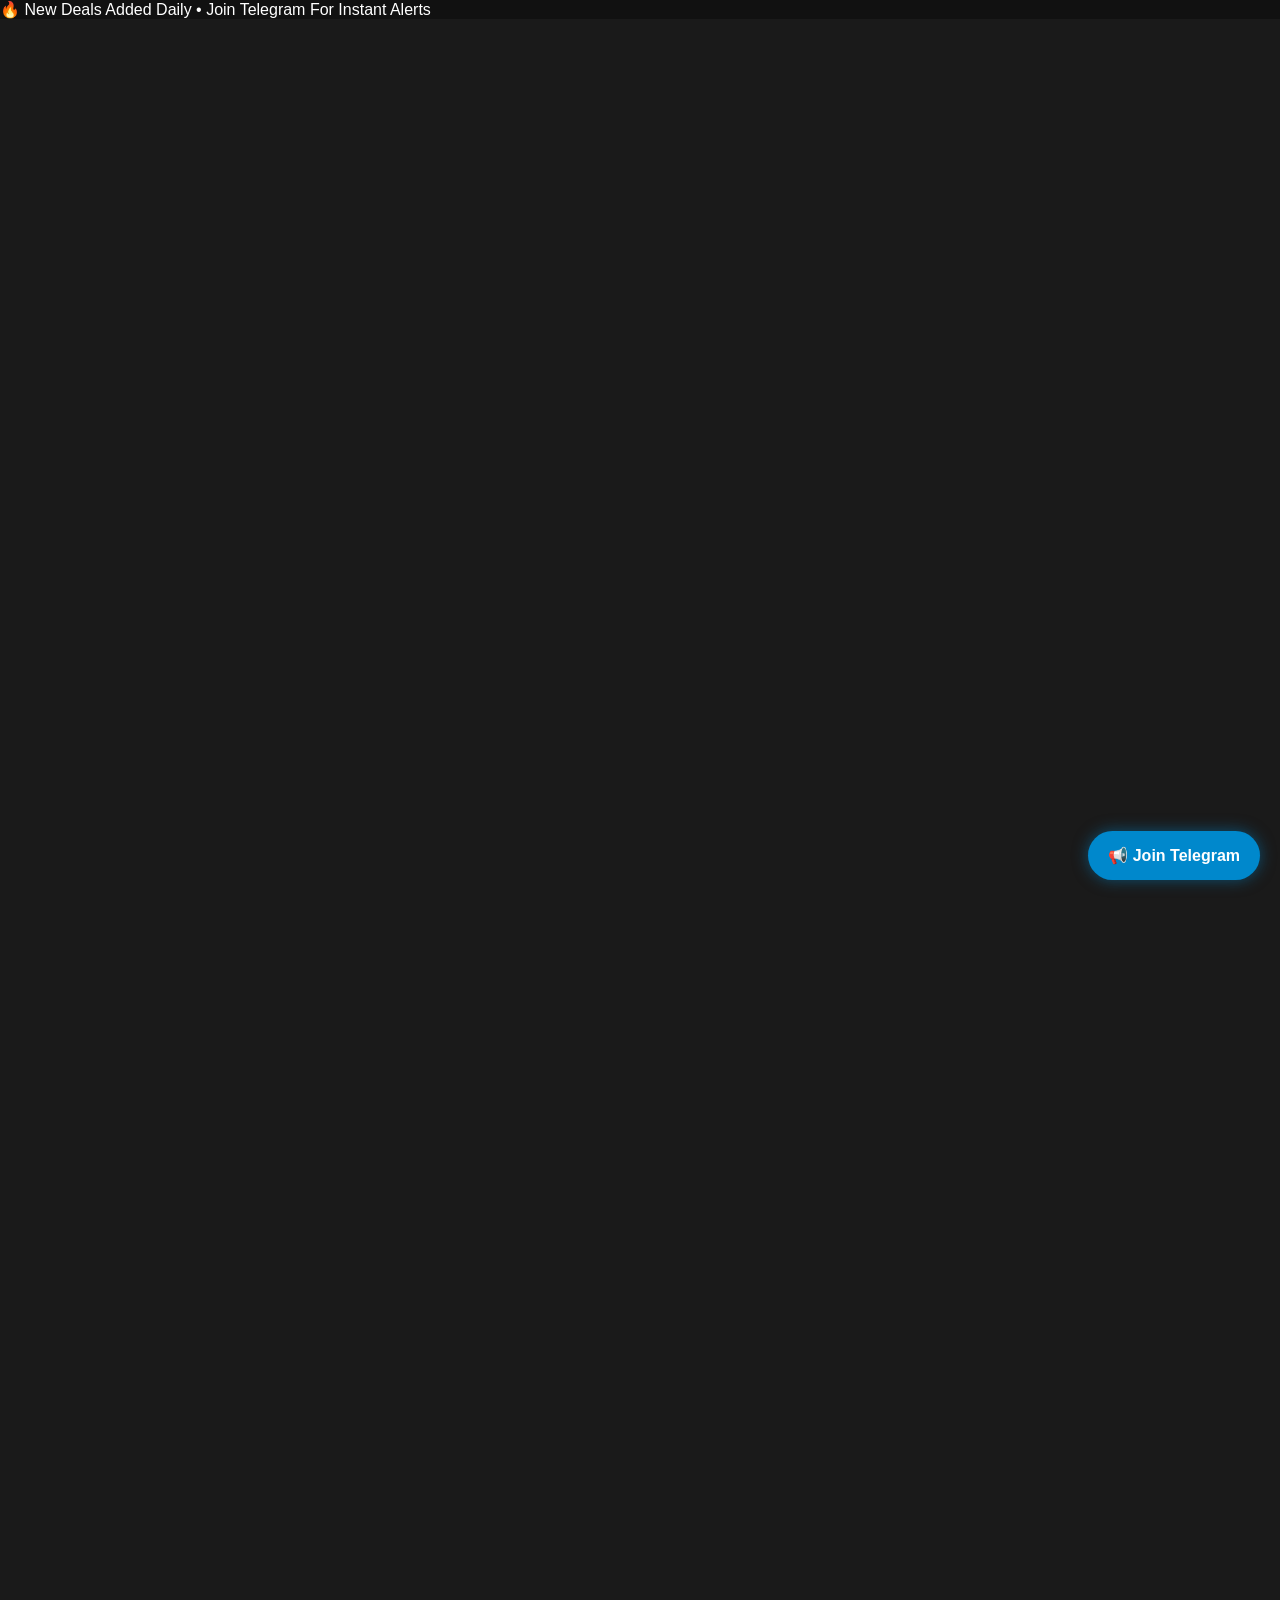
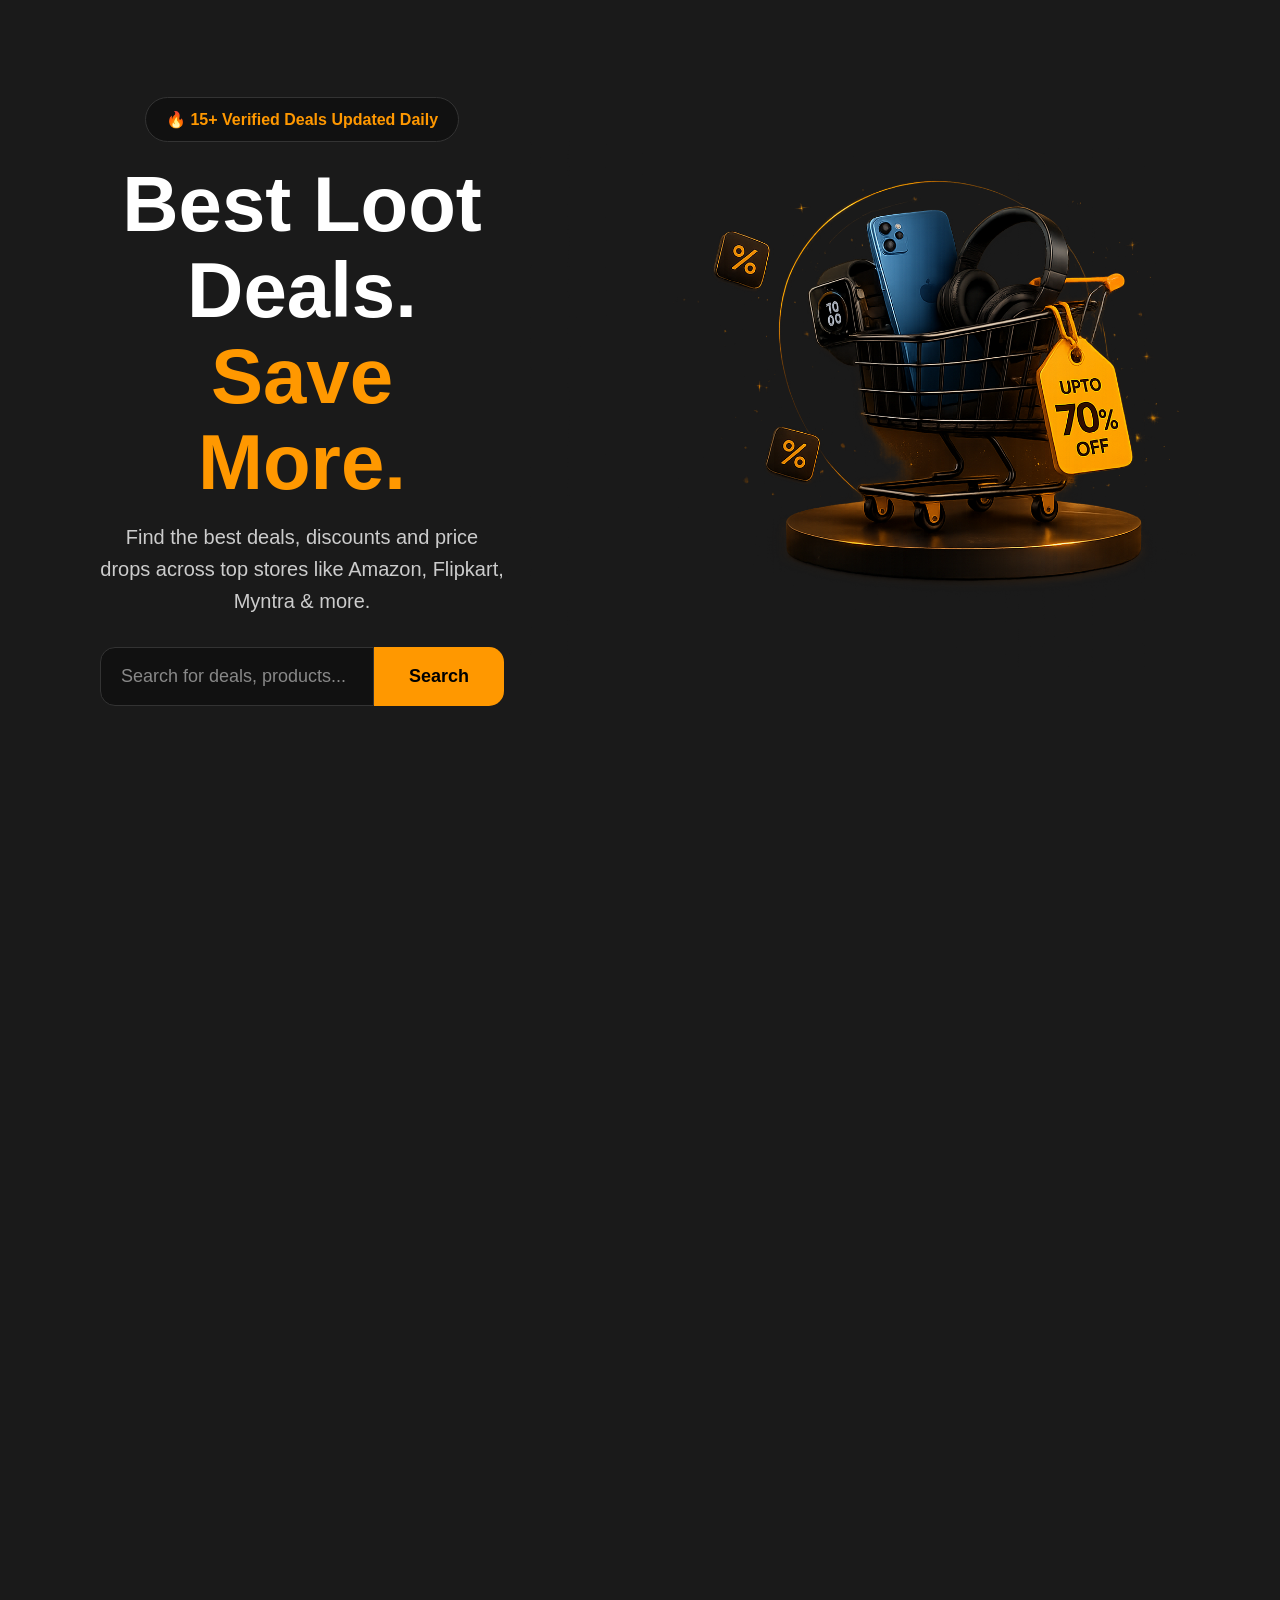
==== index.html @ f0190f42 "Add top announcement bar" ====
<!DOCTYPE html>
<html lang="en">

<head>
<meta charset="UTF-8">
<meta name="viewport" content="width=device-width, initial-scale=1.0">
<meta name="google-site-verification" content="7wwhrIRRHKl2HYzCzbwHw34CGWp6c-qrMiaEol2_rUA" />
<title>Lootsutra - Best Loot Deals, Discounts & Coupons</title>
<meta name="description" content="Best loot deals, discounts, offers and price drops in India. Save money with Lootsutra.">

<meta name="keywords" content="loot deals, amazon deals, flipkart deals, discounts, coupons, offers, lootsutra">

<meta name="author" content="Lootsutra">
<meta property="og:title" content="Lootsutra - Best Loot Deals">
<meta property="og:description" content="Best loot deals, discounts and price drops in India.">
<meta property="og:type" content="website">
<link rel="stylesheet" href="style.css">
<link rel="icon" type="image/png" href="assets/logo.png">
<!-- Google tag (gtag.js) -->
<script async src="https://www.googletagmanager.com/gtag/js?id=G-7TR6Y03TRC"></script>
<script>
window.dataLayer = window.dataLayer || [];
function gtag(){dataLayer.push(arguments);}
gtag('js', new Date());

gtag('config', 'G-7TR6Y03TRC');
</script>
  
</head>
<body>

<div class="top-bar">
🔥 New Deals Added Daily • Join Telegram For Instant Alerts
</div>

<header>

<section class="hero">
  <div class="hero-left">
    <div class="verified-badge">
      🔥 15+ Verified Deals Updated Daily
    </div>

    <h1>
      Best Loot Deals.<br>
      <span>Save More.</span>
    </h1>

    <p>
      Find the best deals, discounts and price drops
      across top stores like Amazon, Flipkart, Myntra & more.
    </p>

    <!-- Search Bar -->
    <div class="search-box">
      <input id="searchInput" type="text" placeholder="Search for deals, products...">
      <button>Search</button>
    </div>
  </div>

  <div class="hero-right">
    <img src="assets/hero-cart.png" alt="Hero Image">
  </div>
</section>
<div style="display:flex;gap:10px;flex-wrap:wrap;margin-top:20px;">

<button id="electronicsBtn" style="padding:10px 15px;border:none;border-radius:8px;background:#ff9800;font-weight:bold;">
📱 Electronics
</button>

<button id="fashionBtn" style="padding:10px 15px;border:none;border-radius:8px;background:#ff9800;font-weight:bold;">
👕 Fashion
</button>

<button id="homeBtn" style="padding:10px 15px;border:none;border-radius:8px;background:#ff9800;font-weight:bold;">
🏠 Home & Kitchen
</button>

<button id="amazonBtn" style="padding:10px 15px;border:none;border-radius:8px;background:#ff9800;font-weight:bold;">
📦 Amazon Deals
</button>

<button id="allBtn" style="padding:10px 15px;border:none;border-radius:8px;background:#ff9800;font-weight:bold;">
🔥 All Deals
</button>
</div>
<h2>🔥 Trending Deals</h2>
<div id="dealsContainer"
style="display:grid;grid-template-columns:repeat(auto-fit,minmax(250px,1fr));gap:20px;">
</div>
<footer style="
background:#1a1a1a;
padding:30px;
text-align:center;
margin-top:50px;
">

<h3 style="color:#ff9800;">Lootsutra</h3>

<p>Best loot Deals. Save More.</p>
<p>
<a href="privacy.html">Privacy Policy</a> |
<a href="terms.html">Terms</a> |
<a href="disclaimer.html">Disclaimer</a>

</a>
</p>
<p style="margin-top:10px;">
© 2026 Lootsutra. All Rights Reserved.
</p>
<section class="section">
<h2>About Lootsutra</h2>

<p style="max-width:800px;line-height:1.8;color:#ccc;">
Lootsutra brings the best loot deals, discounts, coupons and price drops from Amazon, Flipkart, Myntra and other top stores. We help shoppers save money by finding the hottest offers daily.
</p>

</section>
    <section class="section">
<h2>Contact Us</h2>

<p>Email: lootsutraindia@gmail.com</p>

<p>
Telegram:
<a href="https://t.me/lootsutraindia"
style="color:#ff9800;">
Join Channel
</a>
</p>

</section>
</footer>
<script>
const searchInput = document.getElementById("searchInput");

searchInput.addEventListener("keyup", function() {
    let filter = searchInput.value.toLowerCase();
    let cards = document.querySelectorAll(".deal-card");

    cards.forEach(card => {
        let text = card.innerText.toLowerCase();

        if(text.includes(filter)){
            card.style.display = "block";
        } else {
            card.style.display = "none";
        }
    });
});
</script>
<a href="https://t.me/LootsutraIndia"
target="_blank"
style="
position:fixed;
bottom:20px;
right:20px;
background:#0088cc;
color:white;
padding:15px 20px;
border-radius:50px;
text-decoration:none;
font-weight:bold;
box-shadow:0 0 15px rgba(0,136,204,0.5);
z-index:999;
">
📢 Join Telegram
</a>
<script>
const allBtn = document.getElementById("allBtn");
const electronicsBtn = document.getElementById("electronicsBtn");

allBtn.addEventListener("click", () => {
  document.querySelectorAll(".deal-card").forEach(card => {
    card.style.display = "block";
  });
});

electronicsBtn.addEventListener("click", () => {
  document.querySelectorAll(".deal-card").forEach(card => {
    if(card.dataset.category === "electronics"){
      card.style.display = "block";
    } else {
      card.style.display = "none";
    }
  });
});
</script>
<script src="deals.js"></script>

<script>
const dealsContainer = document.getElementById("dealsContainer");

deals.forEach(deal => {
  dealsContainer.innerHTML += `
  <div class="card deal-card" data-category="${deal.category}">
    
    <img src="${deal.image}"
    style="width:100%;height:220px;object-fit:contain;background:white;padding:10px;border-radius:10px;">

    <h3>${deal.name}</h3>

    <p><del>₹${deal.oldPrice}</del></p>

    <h2>₹${deal.price}</h2>

    <p>${deal.discount}</p>

    <a href="${deal.link}" target="_blank">
  <button>View Deal</button>
</a>

  </div>
  `;
});
</script>
</body>
</html>
---- style.css ----
*{
margin:0;
padding:0;
box-sizing:border-box;
font-family:Arial,sans-serif;
}

body{
background:#111;
color:white;
}

header{
background:#1a1a1a;
padding:20px;
display:flex;
justify-content:space-between;
align-items:center;
}

.logo{
font-size:28px;
font-weight:bold;
color:#ff9800;
}

.telegram-btn{
background:#ff9800;
color:black;
padding:10px 15px;
border-radius:8px;
text-decoration:none;
font-weight:bold;
}

.hero{
text-align:center;
padding:80px 20px;
}

.hero h1{
font-size:50px;
margin-bottom:15px;
}

.hero p{
font-size:20px;
color:#ccc;
}

.section{
padding:40px 20px;
}

.card{
background:#1e1e1e;
padding:20px;
margin-top:15px;
border-radius:12px;
}

.card h3{
margin-bottom:10px;
}

.card button{
background:#ff9800;
border:none;
padding:10px 15px;
border-radius:8px;
cursor:pointer;
}
.card{
transition:0.3s;
}

.card:hover{
transform:translateY(-8px);
box-shadow:0 0 20px rgba(255,152,0,0.4);
}
@media (max-width: 768px){

header{
flex-direction:column;
gap:15px;
text-align:center;
}

.hero h1{
font-size:32px;
}

.hero p{
font-size:16px;
}
.section div{
justify-content:center;
}

button{
width:100%;
max-width:220px;
}
}
@media (max-width: 768px){

.card{
margin-top:20px;
}

input{
width:100%;
}

.telegram-btn{
width:100%;
max-width:250px;
text-align:center;
}

}
.card{
border:1px solid #2a2a2a;
}

.card h2{
color:#ff9800;
margin:10px 0;
}

.card p{
margin:5px 0;
}
.card img{
width:100%;
height:220px;
object-fit:contain;
background:#fff;
padding:15px;
border-radius:10px;
display:block;
margin:0 auto 15px auto;
}
.telegram-btn{
transition:0.3s;
}

.telegram-btn:hover{
transform:translateY(-3px);
box-shadow:0 0 20px rgba(255,152,0,0.5);
}
.hero{
display:flex;
justify-content:space-between;
align-items:center;
padding:40px 80px;
gap:20px;
}

.hero-left{
flex:0.8;
}

.hero-right{
flex:1.2;
display:flex;
justify-content:center;
align-items:center;
}

.hero-right img{
width:800px;
max-width:none;
height:auto;
}

.hero h1{
font-size:78px;
line-height:1.1;
font-weight:800;
max-width:750px;
}

.hero h1 span{
color:#ff9800;
}

.hero p{
font-size:20px;
color:#ccc;
margin-top:15px;
line-height:1.6;
max-width:650px;
}

.verified-badge{
display:inline-block;
padding:12px 20px;
border:1px solid #333;
border-radius:30px;
margin-bottom:20px;
font-weight:600;
background:#111;
color:#ff9800;
}

.search-box{
display:flex;
max-width:700px;
margin-top:30px;
}

.search-box input{
flex:1;
padding:18px 20px;
font-size:18px;
background:#111;
color:white;
border:1px solid #333;
border-radius:15px 0 0 15px;
outline:none;
}

.search-box input::placeholder{
color:#888;
}

.search-box button{
padding:18px 35px;
background:#ff9800;
color:black;
border:none;
font-size:18px;
font-weight:bold;
border-radius:0 15px 15px 0;
cursor:pointer;
transition:0.3s;
}

.search-box button:hover{
background:#ffb74d;
}
@media screen and (max-width:768px){

.hero{
display:flex !important;
flex-direction:column !important;
padding:20px !important;
gap:20px !important;
}

.hero-left{
width:100% !important;
text-align:center !important;
}

.hero-right{
width:100% !important;
order:2;
}

.hero-right img{
width:300px !important;
max-width:100% !important;
}

.hero h1{
font-size:52px !important;
max-width:100% !important;
}

.hero p{
font-size:16px !important;
max-width:100% !important;
}

.search-box{
width:100% !important;
max-width:100% !important;
}

.search-box input{
width:70% !important;
}

.search-box button{
width:30% !important;
}

}
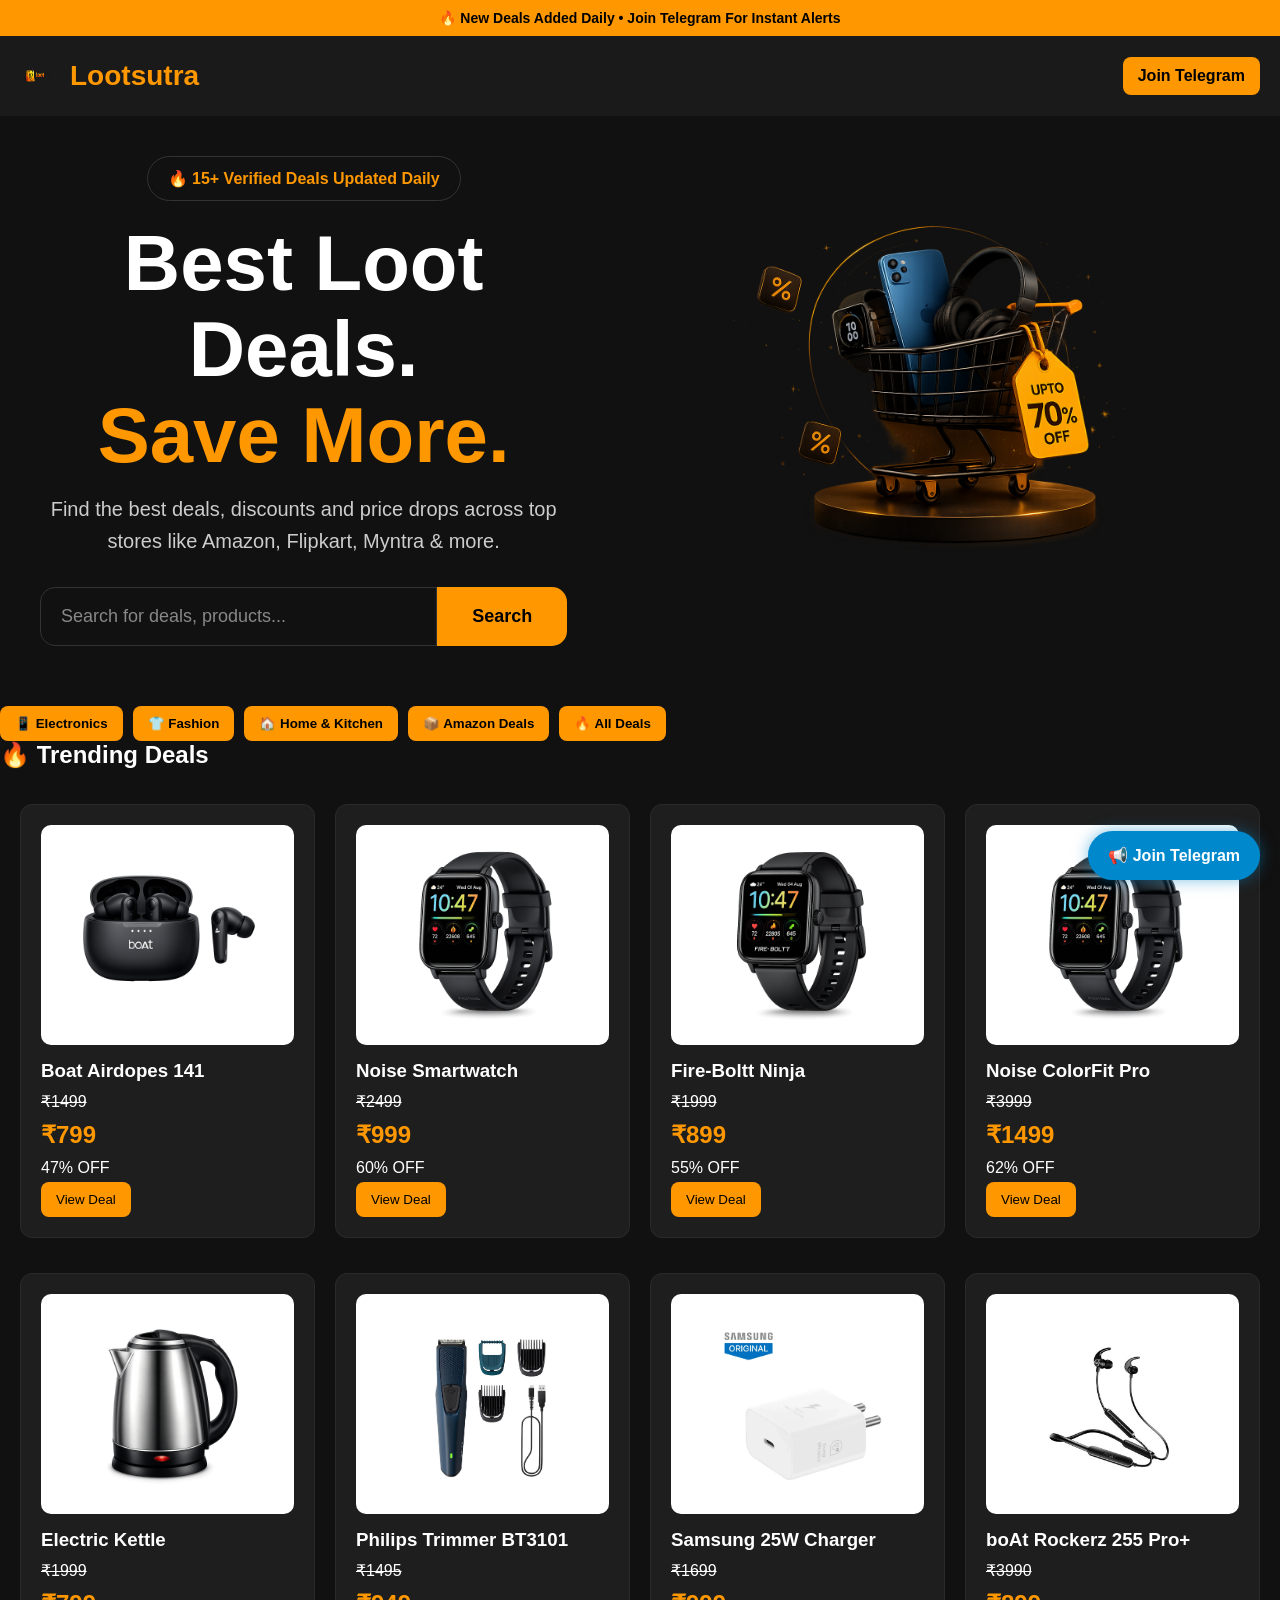
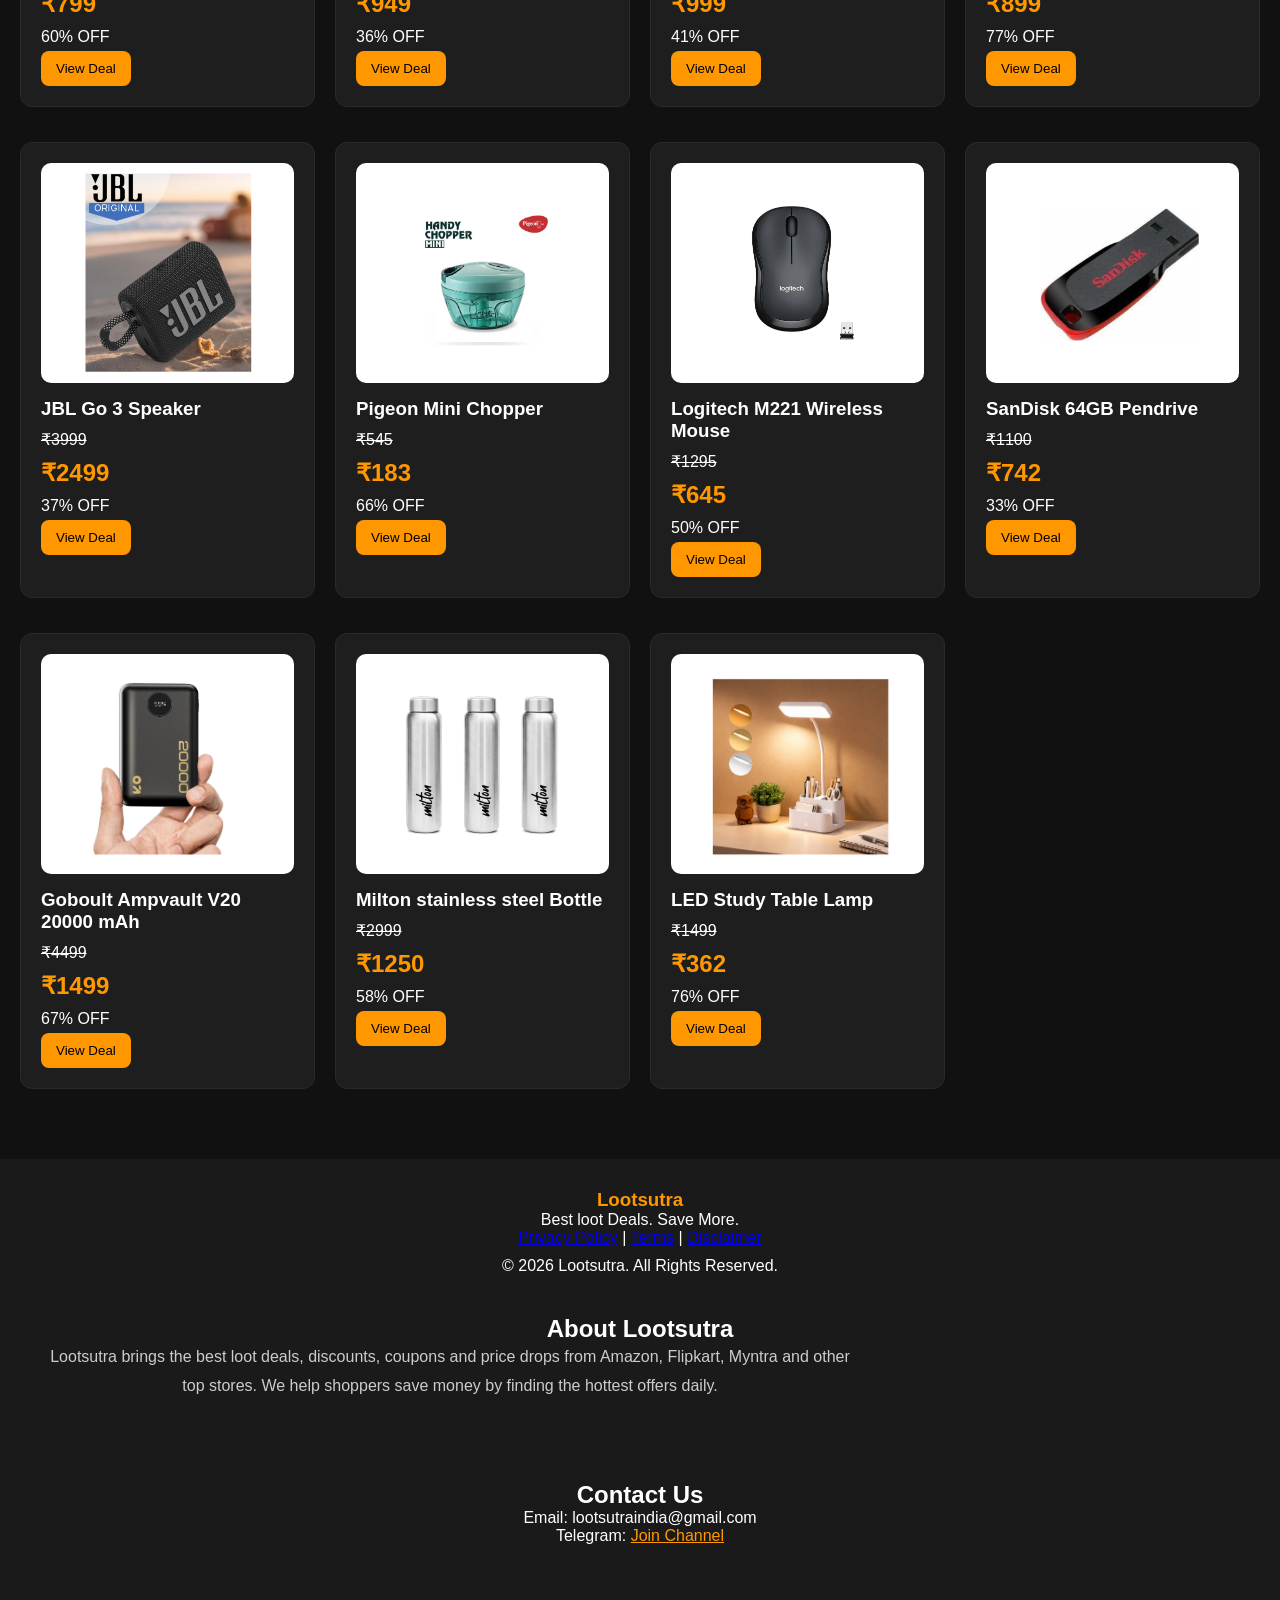
==== commit 1384d61a: "Fix broken header and desktop layout" ====
--- a/index.html
+++ b/index.html
@@ -34,6 +34,15 @@
 </div>
 
 <header>
+<div class="logo" style="display:flex;align-items:center;gap:10px;">
+  <img src="assets/logo.png" alt="Lootsutra" style="height:40px;width:40px;border-radius:8px;">
+  <span>Lootsutra</span>
+</div>
+
+<a href="https://t.me/lootsutraindia" class="telegram-btn">
+Join Telegram
+</a>
+</header>
 
 <section class="hero">
   <div class="hero-left">
@@ -85,8 +94,14 @@
 </button>
 </div>
 <h2>🔥 Trending Deals</h2>
+
 <div id="dealsContainer"
-style="display:grid;grid-template-columns:repeat(auto-fit,minmax(250px,1fr));gap:20px;">
+style="
+display:grid;
+grid-template-columns:repeat(auto-fit,minmax(280px,1fr));
+gap:20px;
+padding:20px;
+">
 </div>
 <footer style="
 background:#1a1a1a;
--- a/style.css
+++ b/style.css
@@ -8,6 +8,7 @@
 body{
 background:#111;
 color:white;
+overflow-x:hidden;
 }
 
 header{
@@ -153,12 +154,15 @@
 display:flex;
 justify-content:space-between;
 align-items:center;
-padding:40px 80px;
-gap:20px;
+padding:40px;
+gap:40px;
+max-width:1400px;
+margin:auto;
 }
 
 .hero-left{
-flex:0.8;
+flex:1;
+min-width:0;
 }
 
 .hero-right{
@@ -169,8 +173,8 @@
 }
 
 .hero-right img{
-width:800px;
-max-width:none;
+width:100%;
+max-width:650px;
 height:auto;
 }
 
@@ -288,3 +292,11 @@
 }
 
 }
+.top-bar{
+background:#ff9800;
+color:#000;
+text-align:center;
+padding:10px;
+font-weight:700;
+font-size:14px;
+}
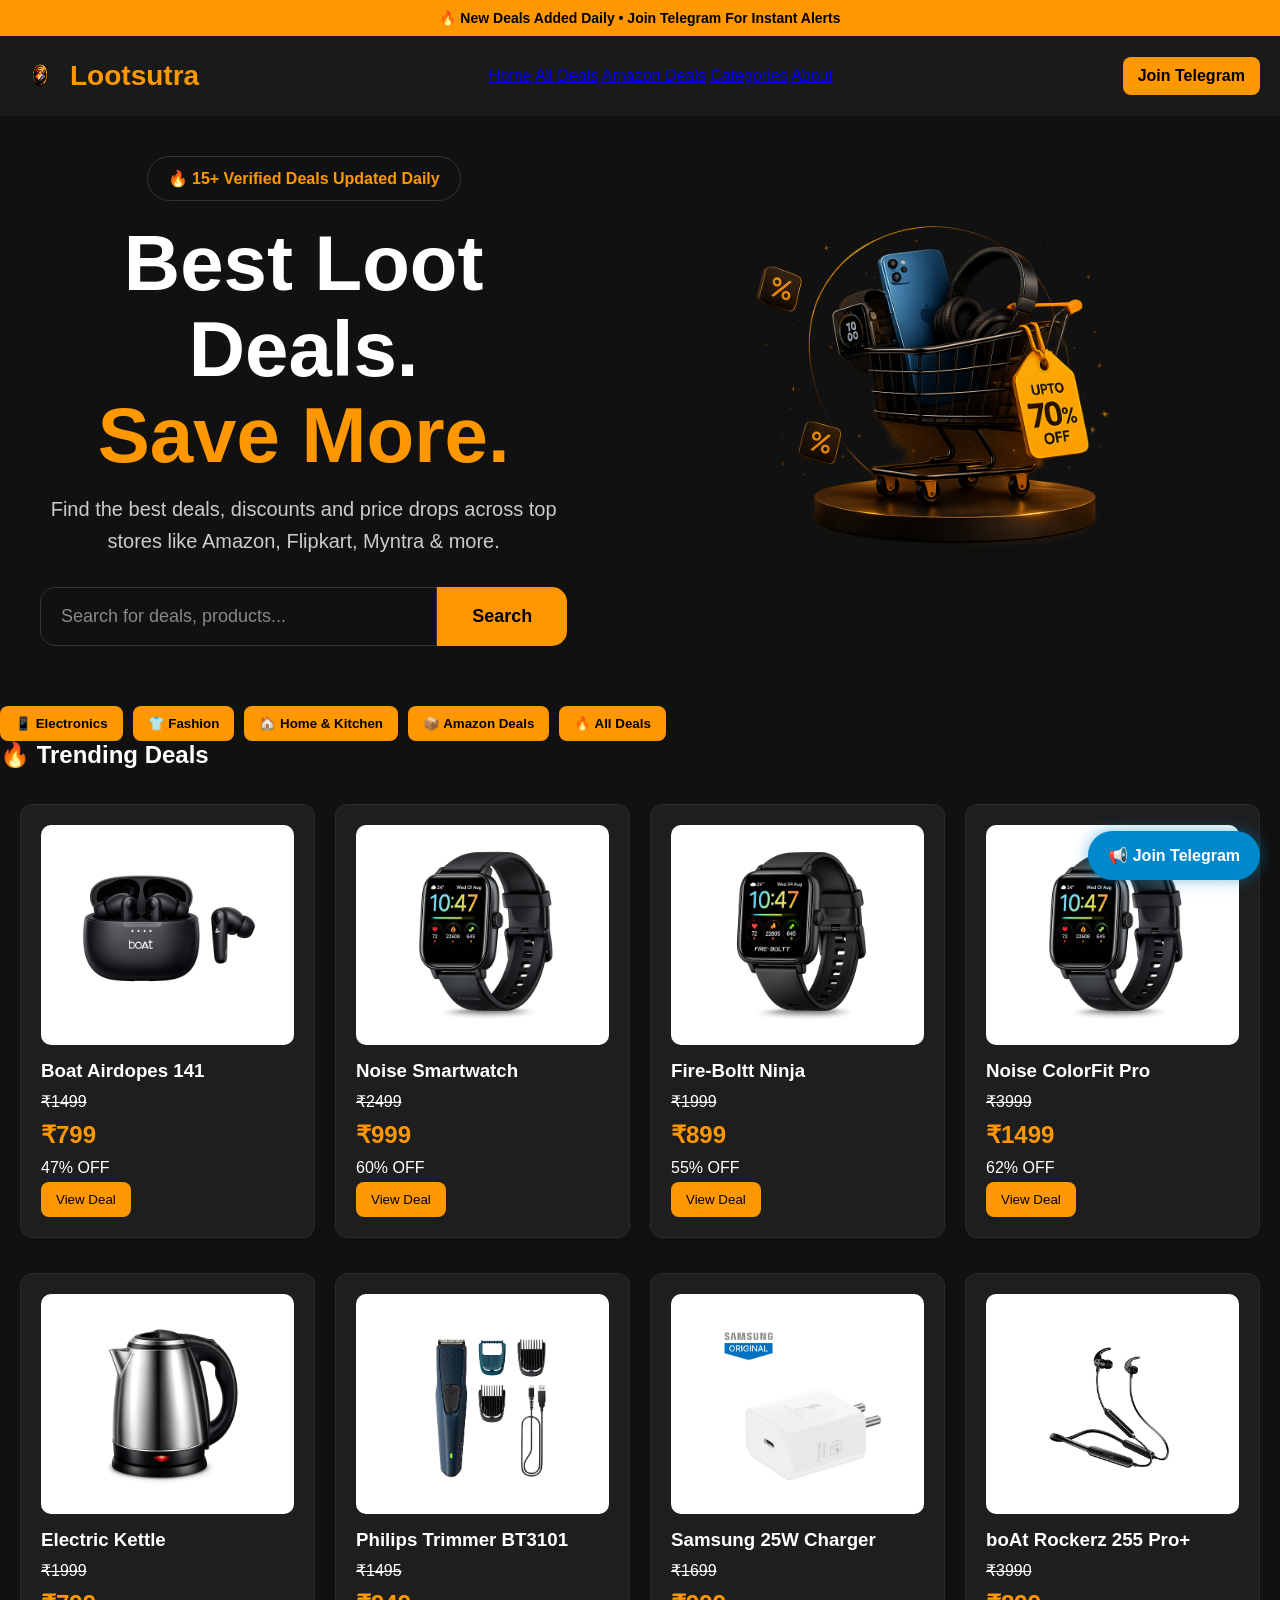
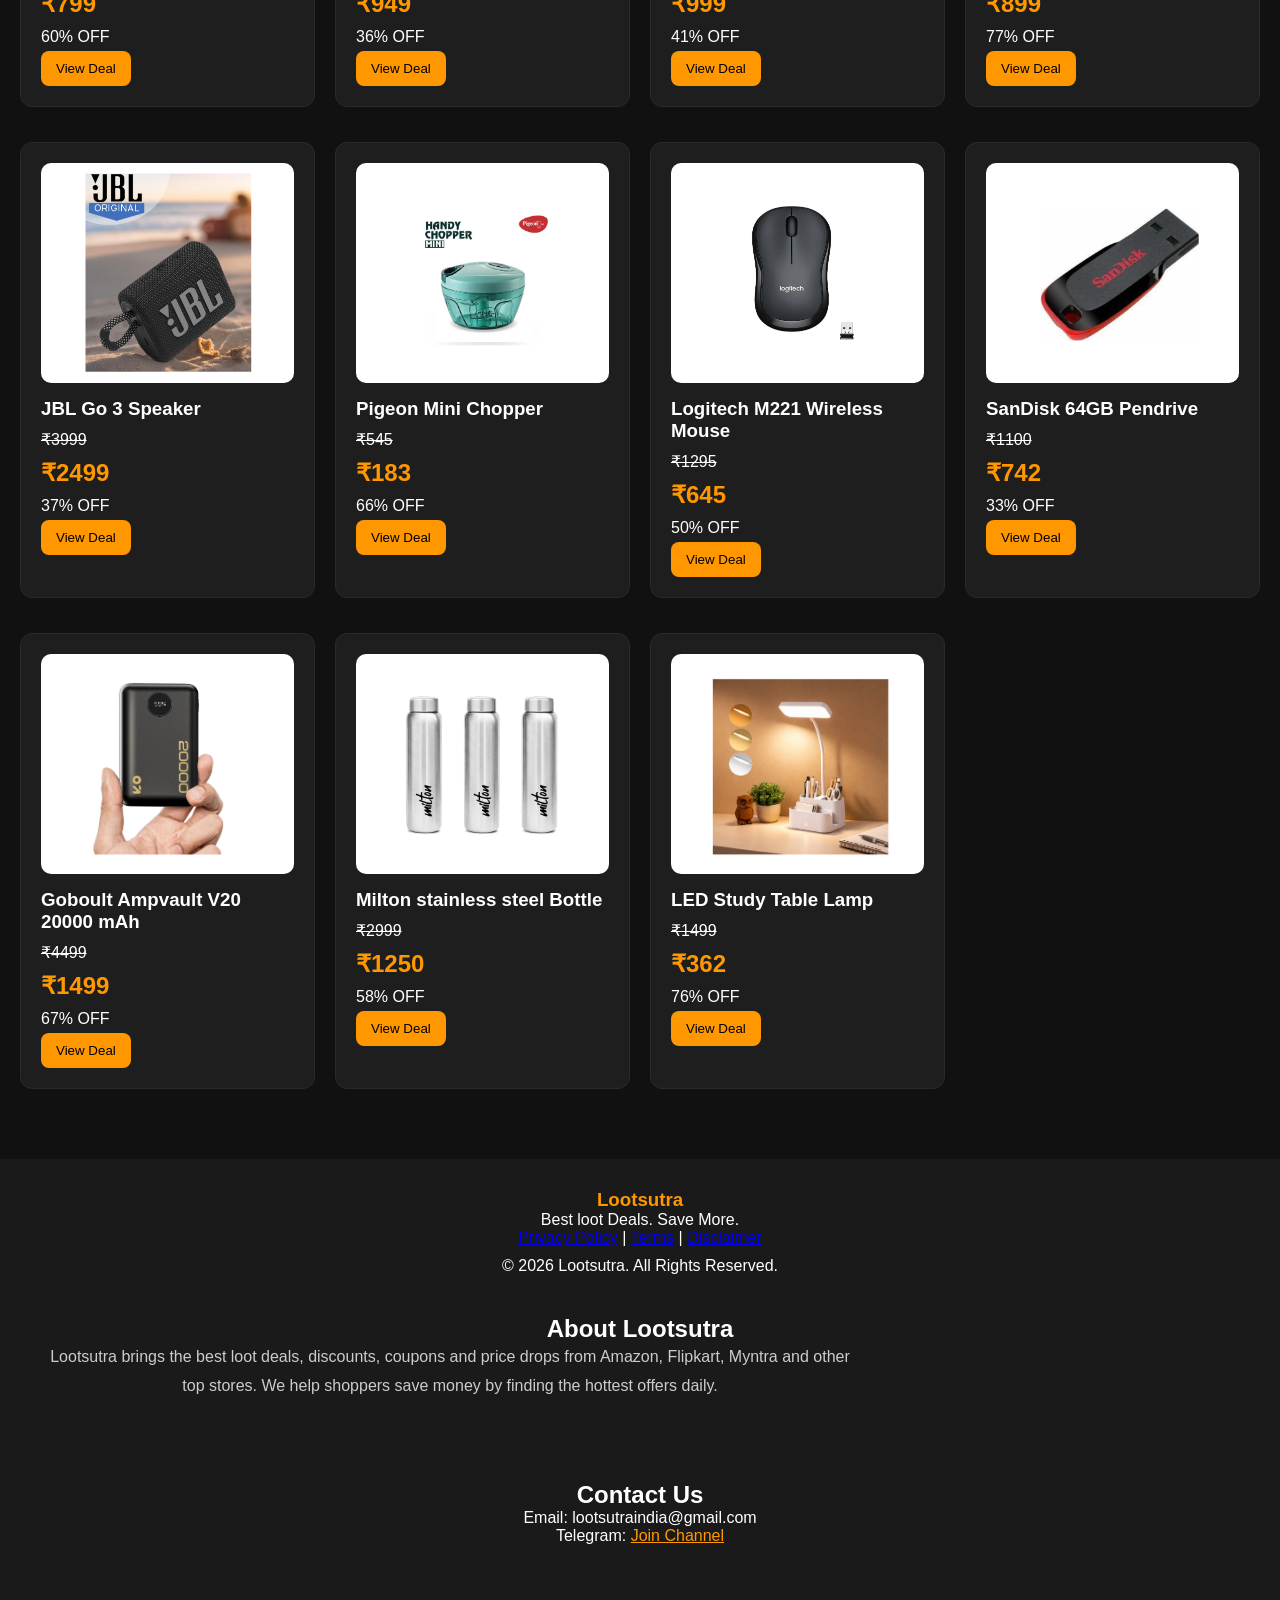
==== commit 2b2726fa: "Add navigation menu to header" ====
--- a/index.html
+++ b/index.html
@@ -34,14 +34,24 @@
 </div>
 
 <header>
+
 <div class="logo" style="display:flex;align-items:center;gap:10px;">
   <img src="assets/logo.png" alt="Lootsutra" style="height:40px;width:40px;border-radius:8px;">
   <span>Lootsutra</span>
 </div>
 
+<nav class="navbar">
+  <a href="#">Home</a>
+  <a href="#">All Deals</a>
+  <a href="#">Amazon Deals</a>
+  <a href="#">Categories</a>
+  <a href="#">About</a>
+</nav>
+
 <a href="https://t.me/lootsutraindia" class="telegram-btn">
 Join Telegram
 </a>
+
 </header>
 
 <section class="hero">
--- a/style.css
+++ b/style.css
@@ -300,3 +300,17 @@
 font-weight:700;
 font-size:14px;
 }
+body{
+overflow-x:hidden;
+}
+
+#dealsContainer{
+width:100%;
+max-width:1400px;
+margin:auto;
+}
+
+.hero{
+max-width:1400px;
+margin:auto;
+}
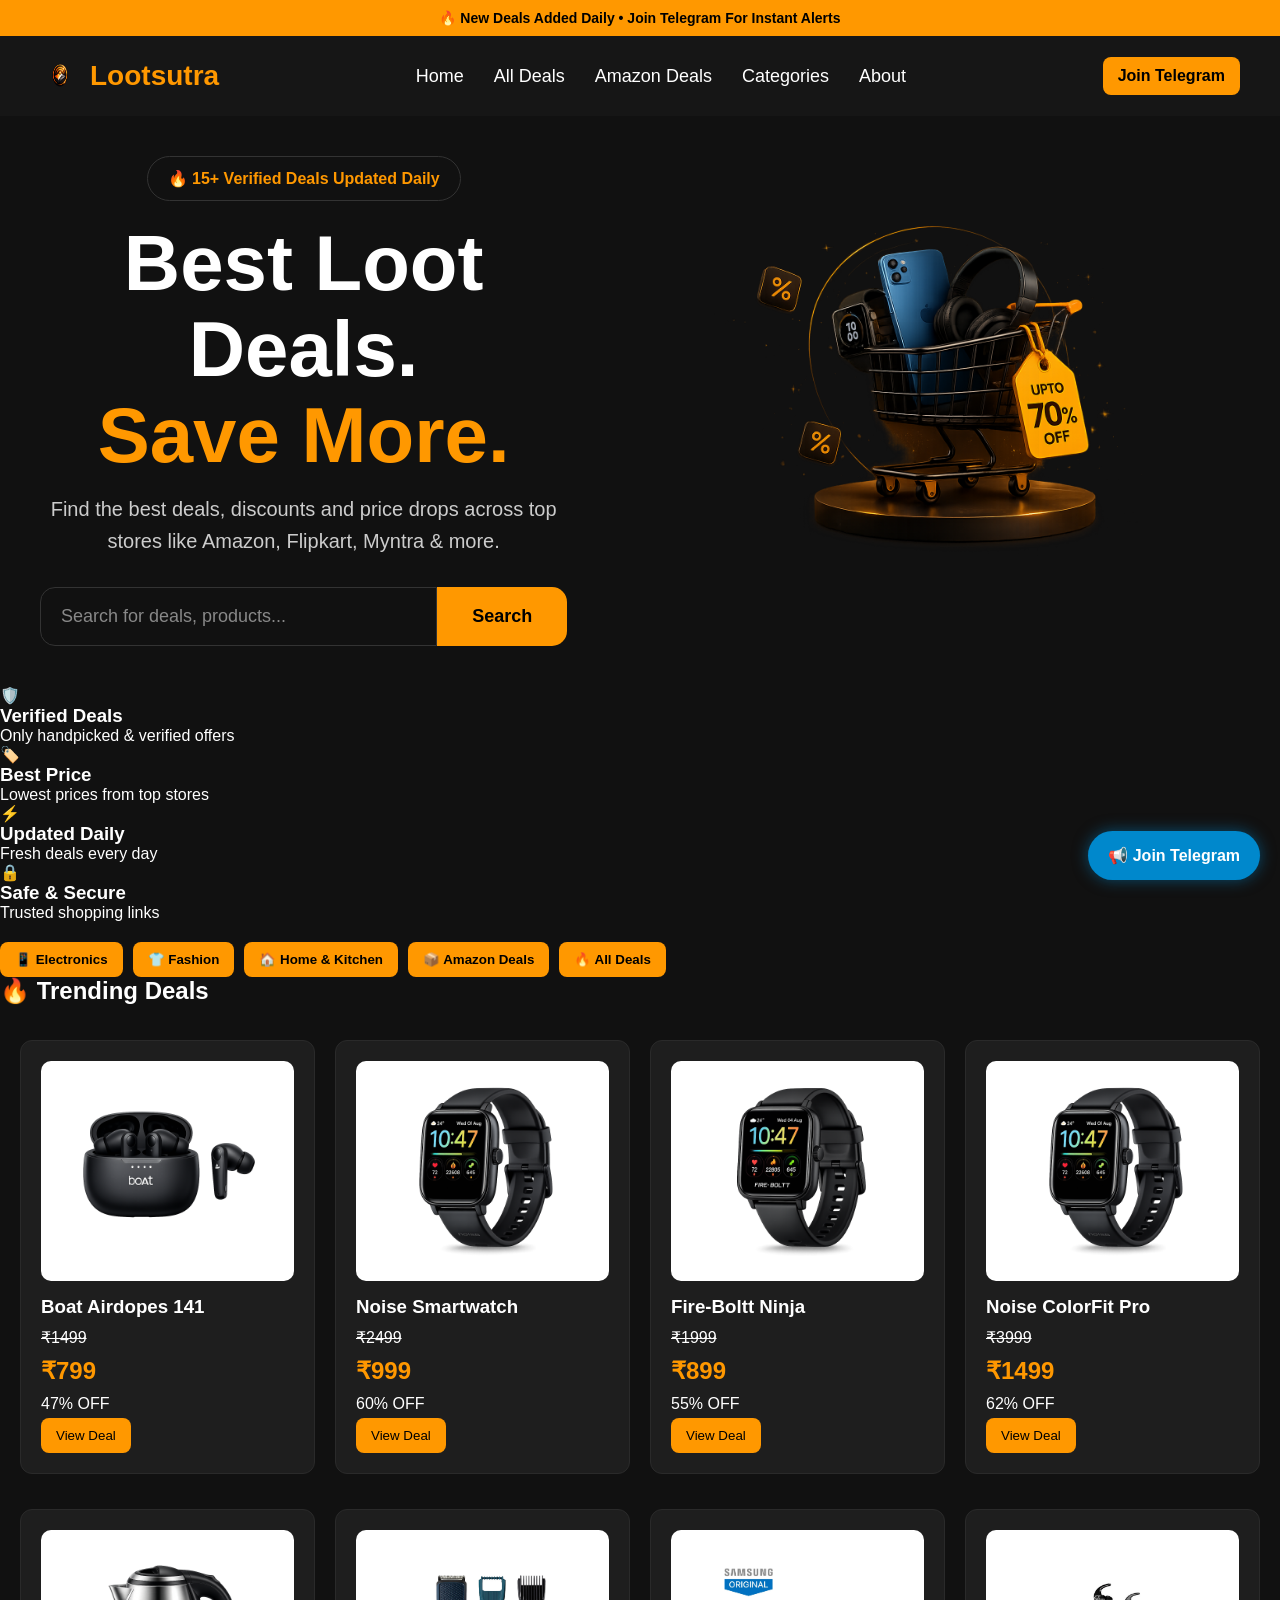
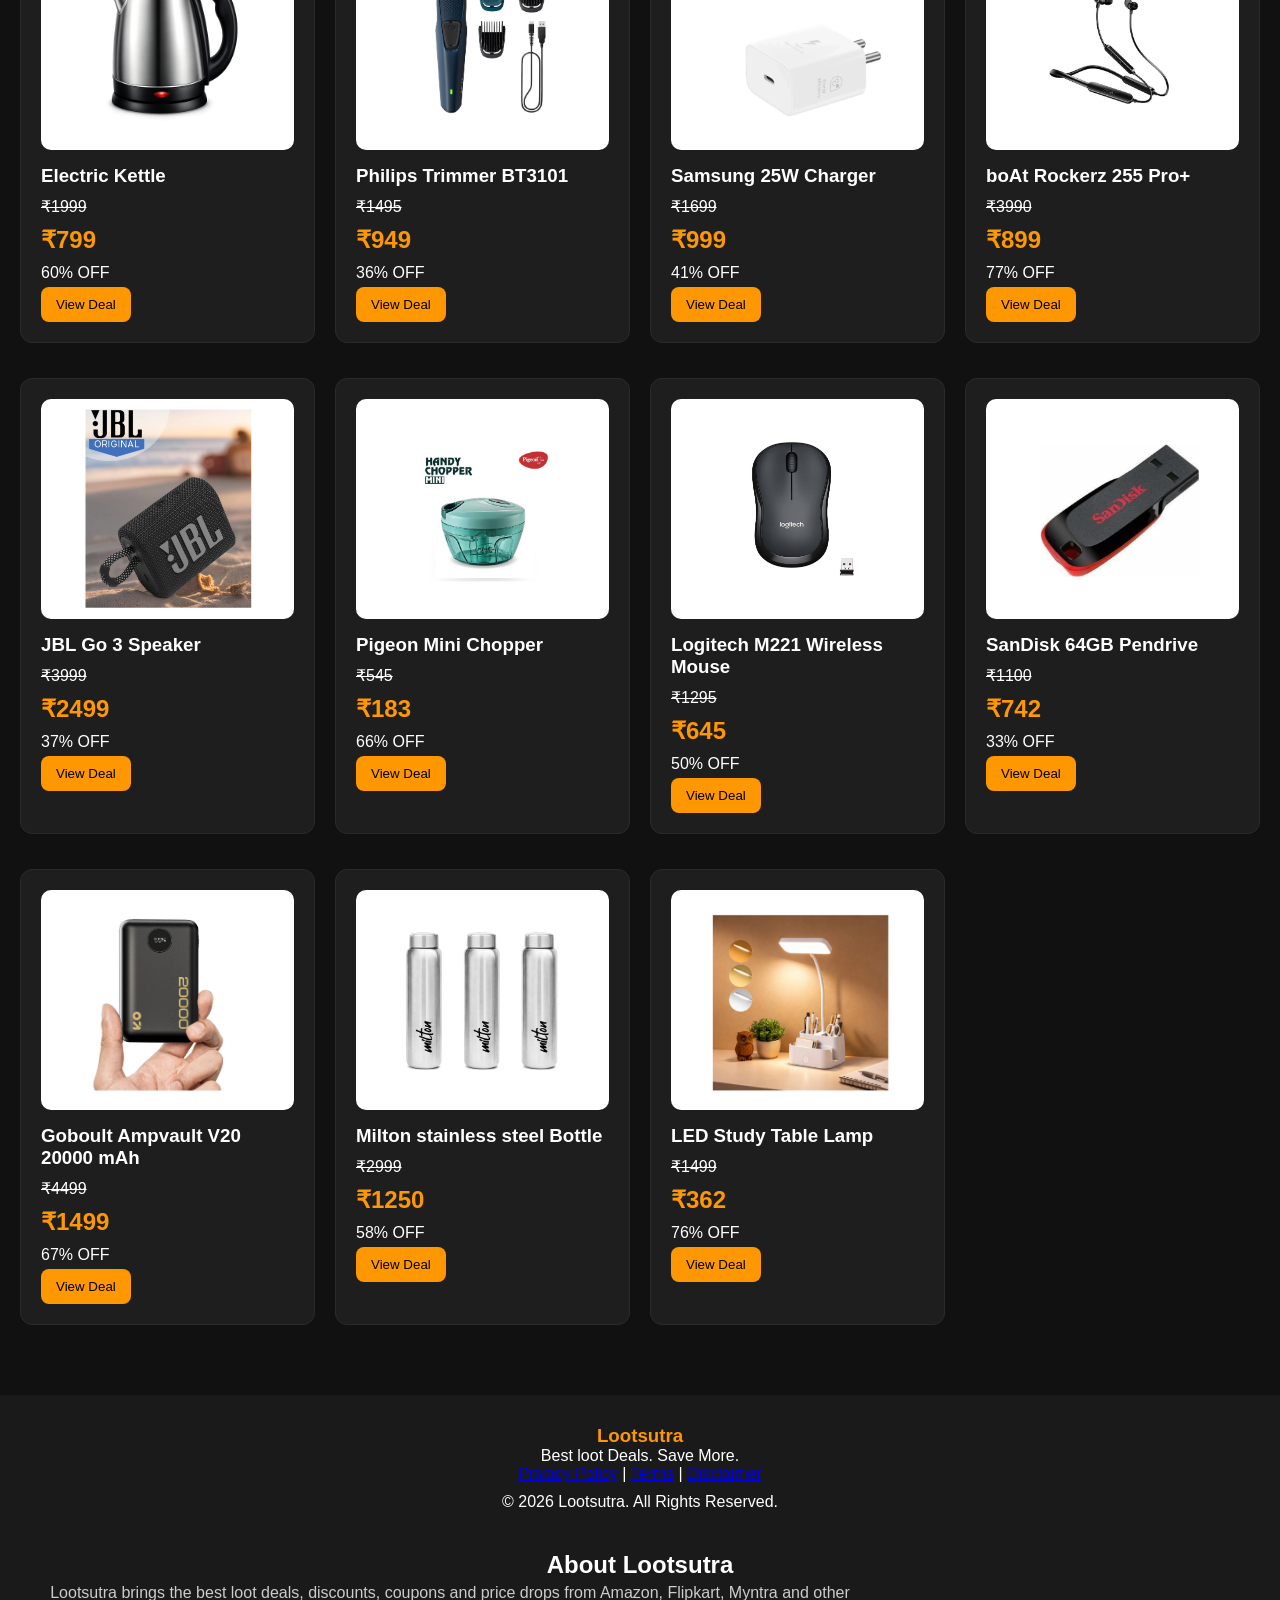
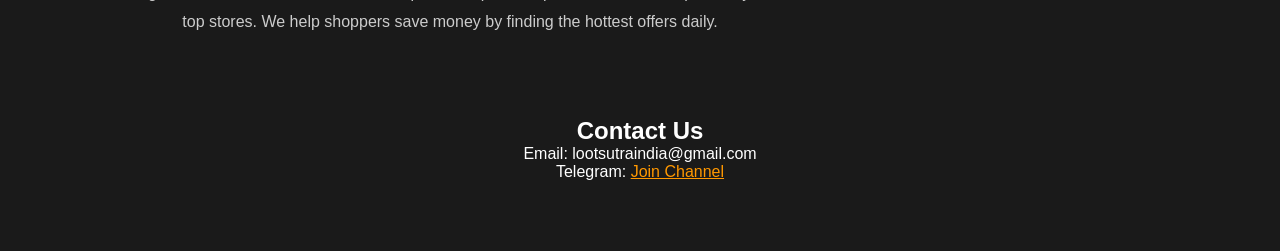
==== commit dd8920b4: "Add premium feature cards section" ====
--- a/index.html
+++ b/index.html
@@ -81,6 +81,33 @@
     <img src="assets/hero-cart.png" alt="Hero Image">
   </div>
 </section>
+  <div class="features">
+
+<div class="feature-card">
+🛡️
+<h3>Verified Deals</h3>
+<p>Only handpicked & verified offers</p>
+</div>
+
+<div class="feature-card">
+🏷️
+<h3>Best Price</h3>
+<p>Lowest prices from top stores</p>
+</div>
+
+<div class="feature-card">
+⚡
+<h3>Updated Daily</h3>
+<p>Fresh deals every day</p>
+</div>
+
+<div class="feature-card">
+🔒
+<h3>Safe & Secure</h3>
+<p>Trusted shopping links</p>
+</div>
+
+</div>
 <div style="display:flex;gap:10px;flex-wrap:wrap;margin-top:20px;">
 
 <button id="electronicsBtn" style="padding:10px 15px;border:none;border-radius:8px;background:#ff9800;font-weight:bold;">
--- a/style.css
+++ b/style.css
@@ -314,3 +314,46 @@
 max-width:1400px;
 margin:auto;
 }
+.navbar{
+display:flex;
+gap:30px;
+align-items:center;
+}
+
+.navbar a{
+text-decoration:none;
+color:white;
+font-size:18px;
+font-weight:500;
+transition:0.3s;
+}
+
+.navbar a:hover{
+color:#ff9800;
+}
+
+header{
+display:flex;
+justify-content:space-between;
+align-items:center;
+padding:20px 40px;
+background:#161616;
+}
+
+.logo span{
+font-size:28px;
+font-weight:700;
+color:#ff9800;
+}
+
+@media (max-width:768px){
+
+.navbar{
+display:none;
+}
+
+header{
+padding:15px 20px;
+}
+
+}
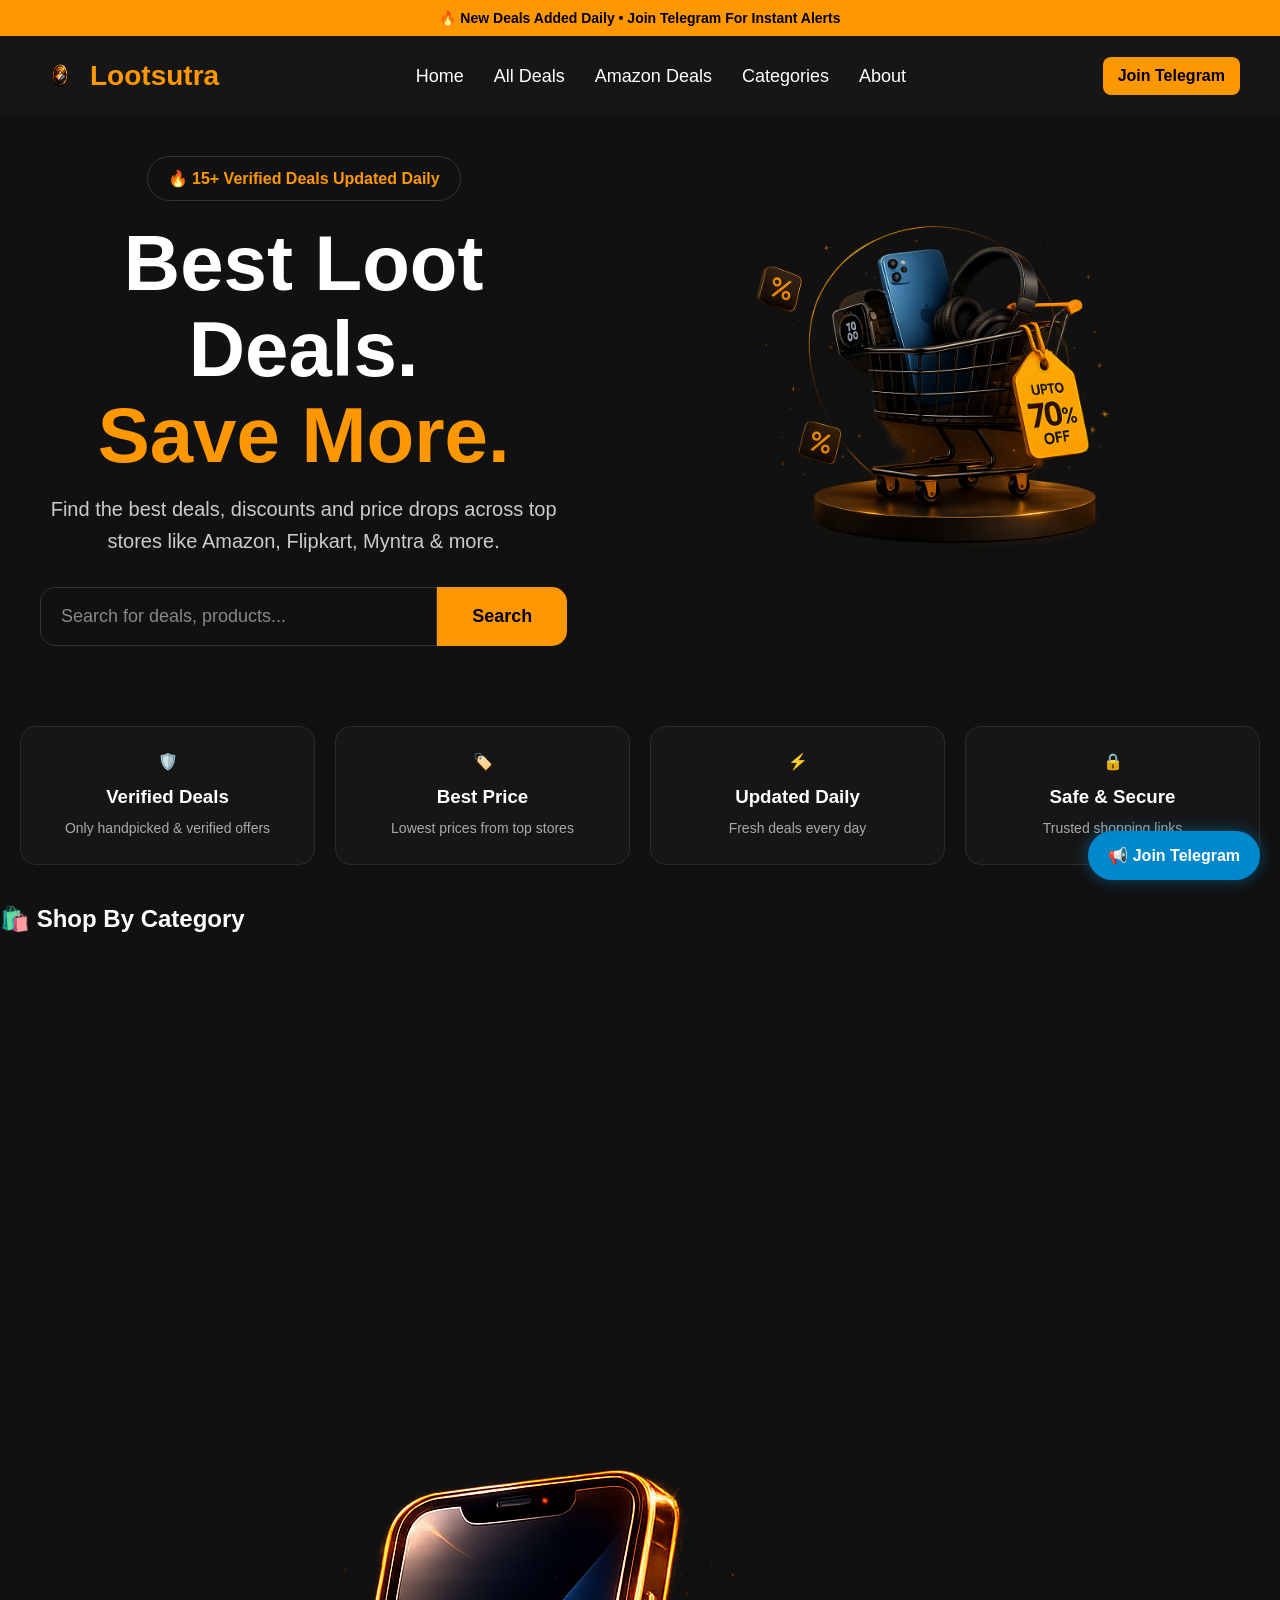
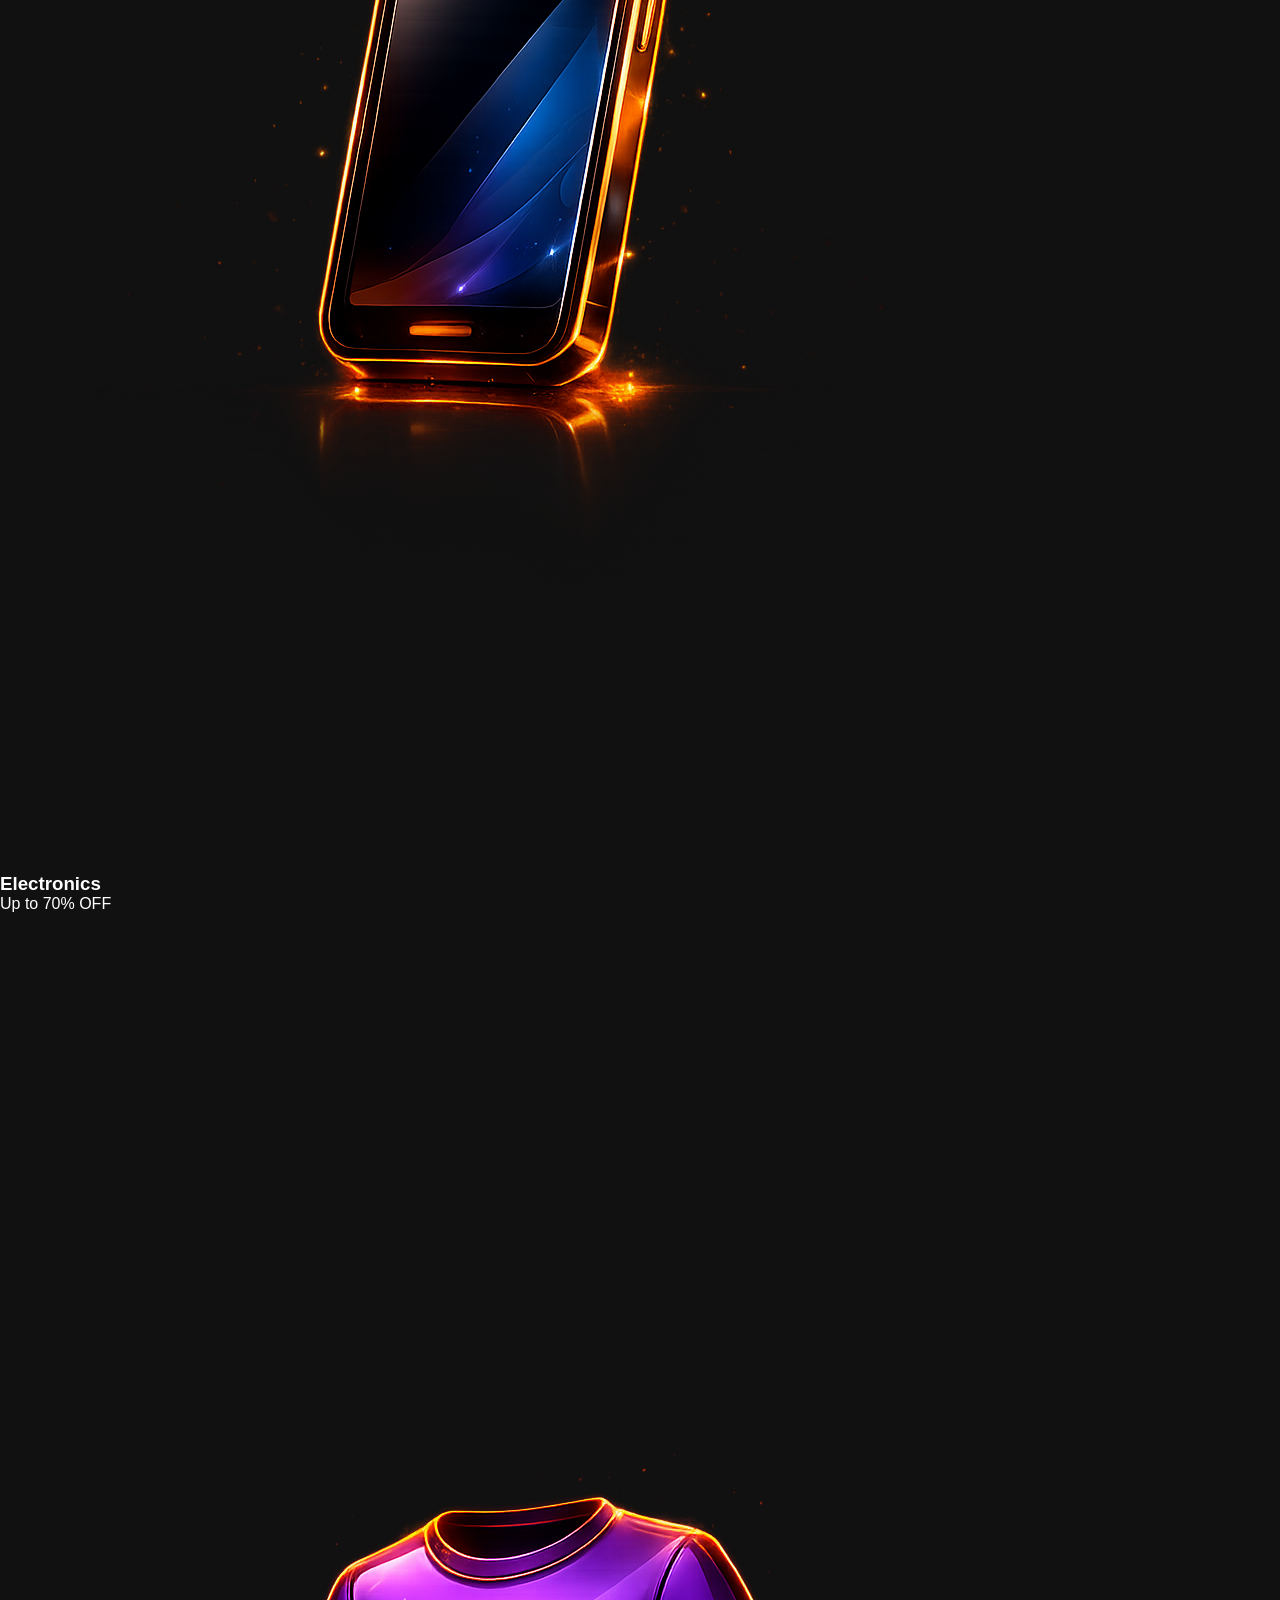
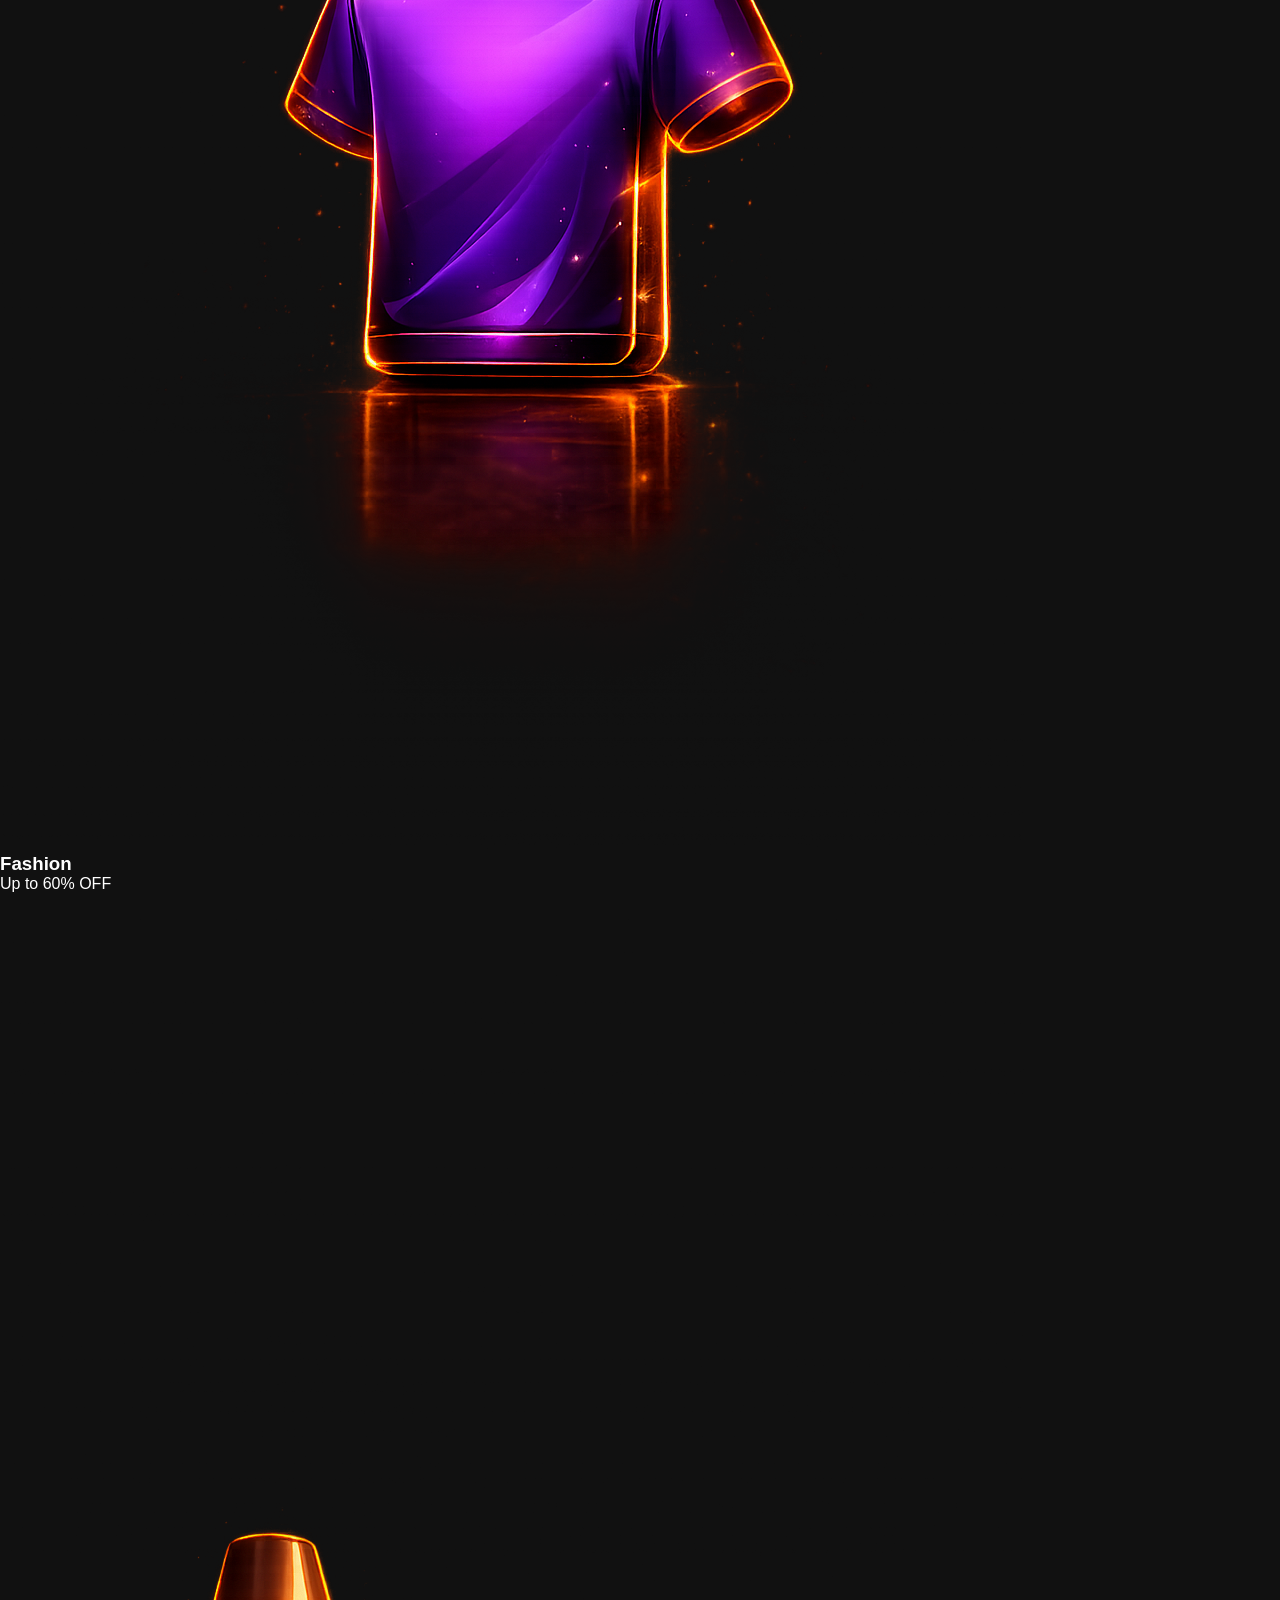
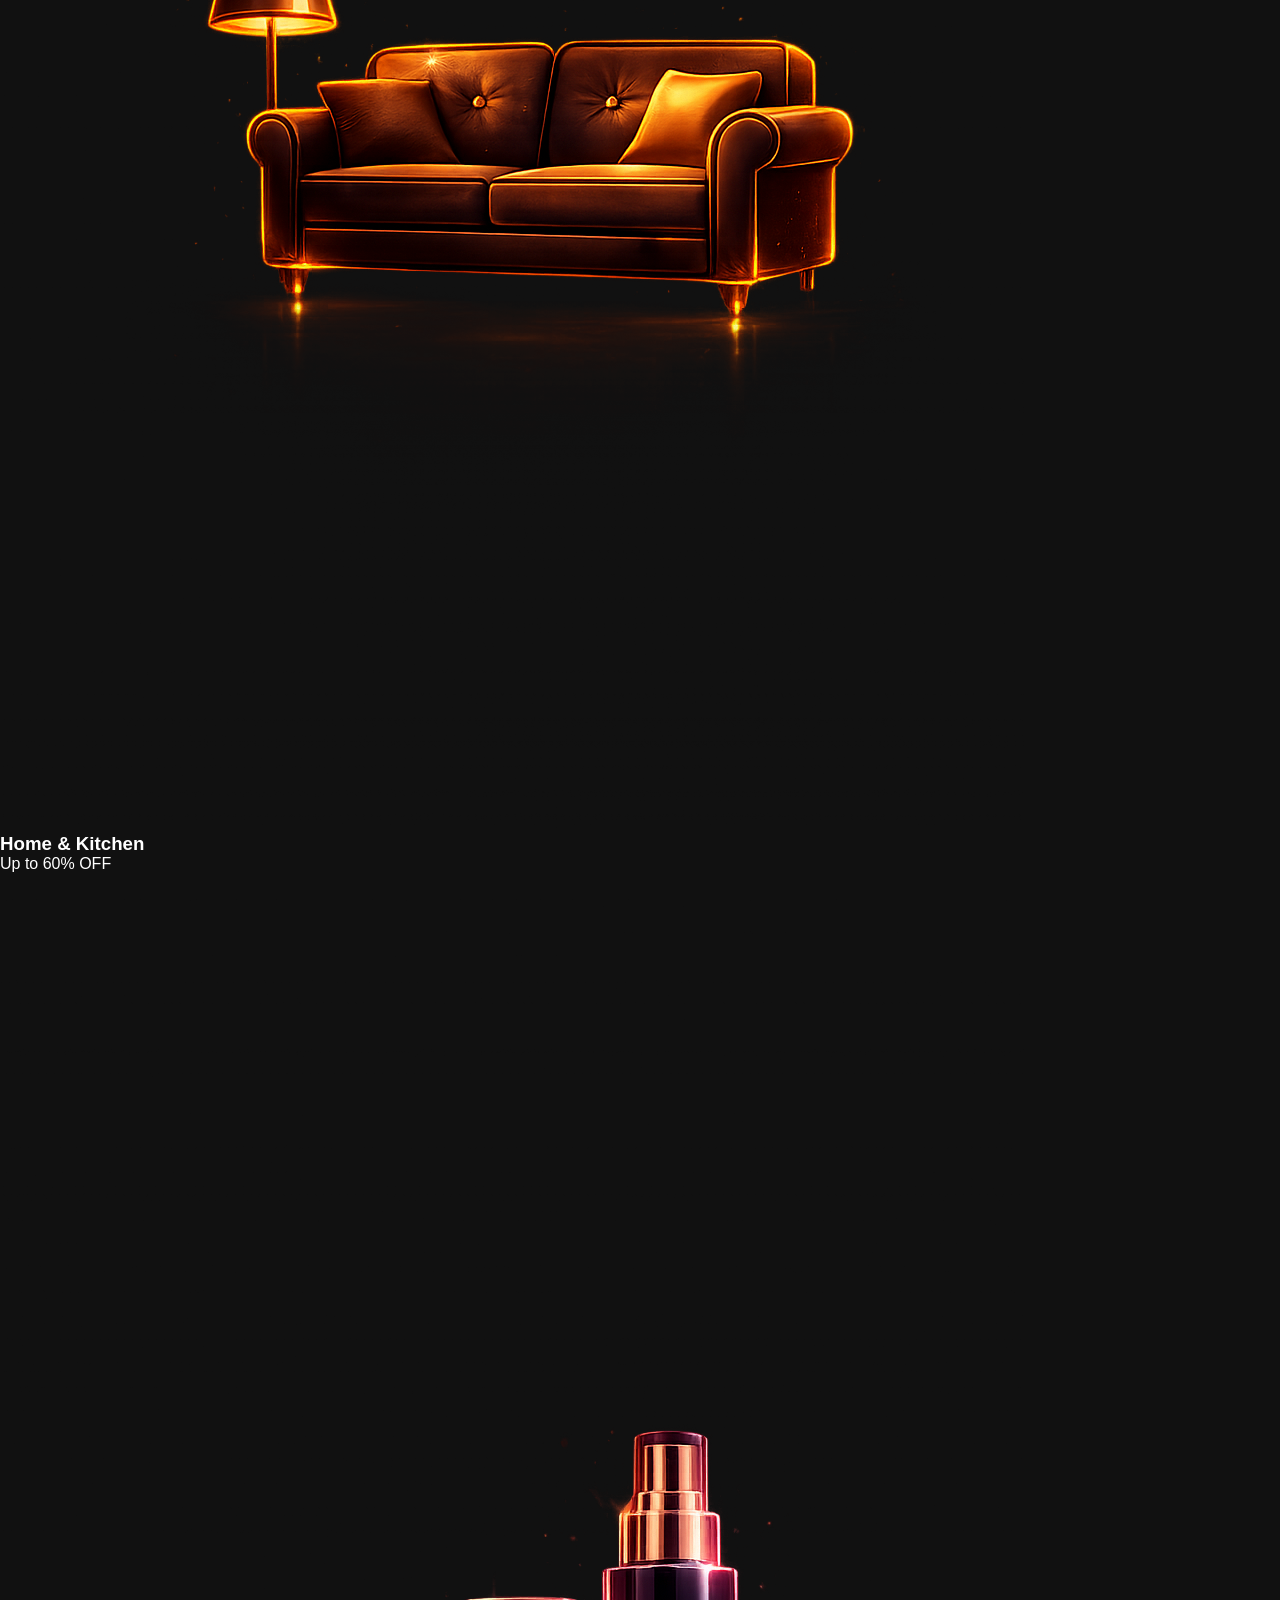
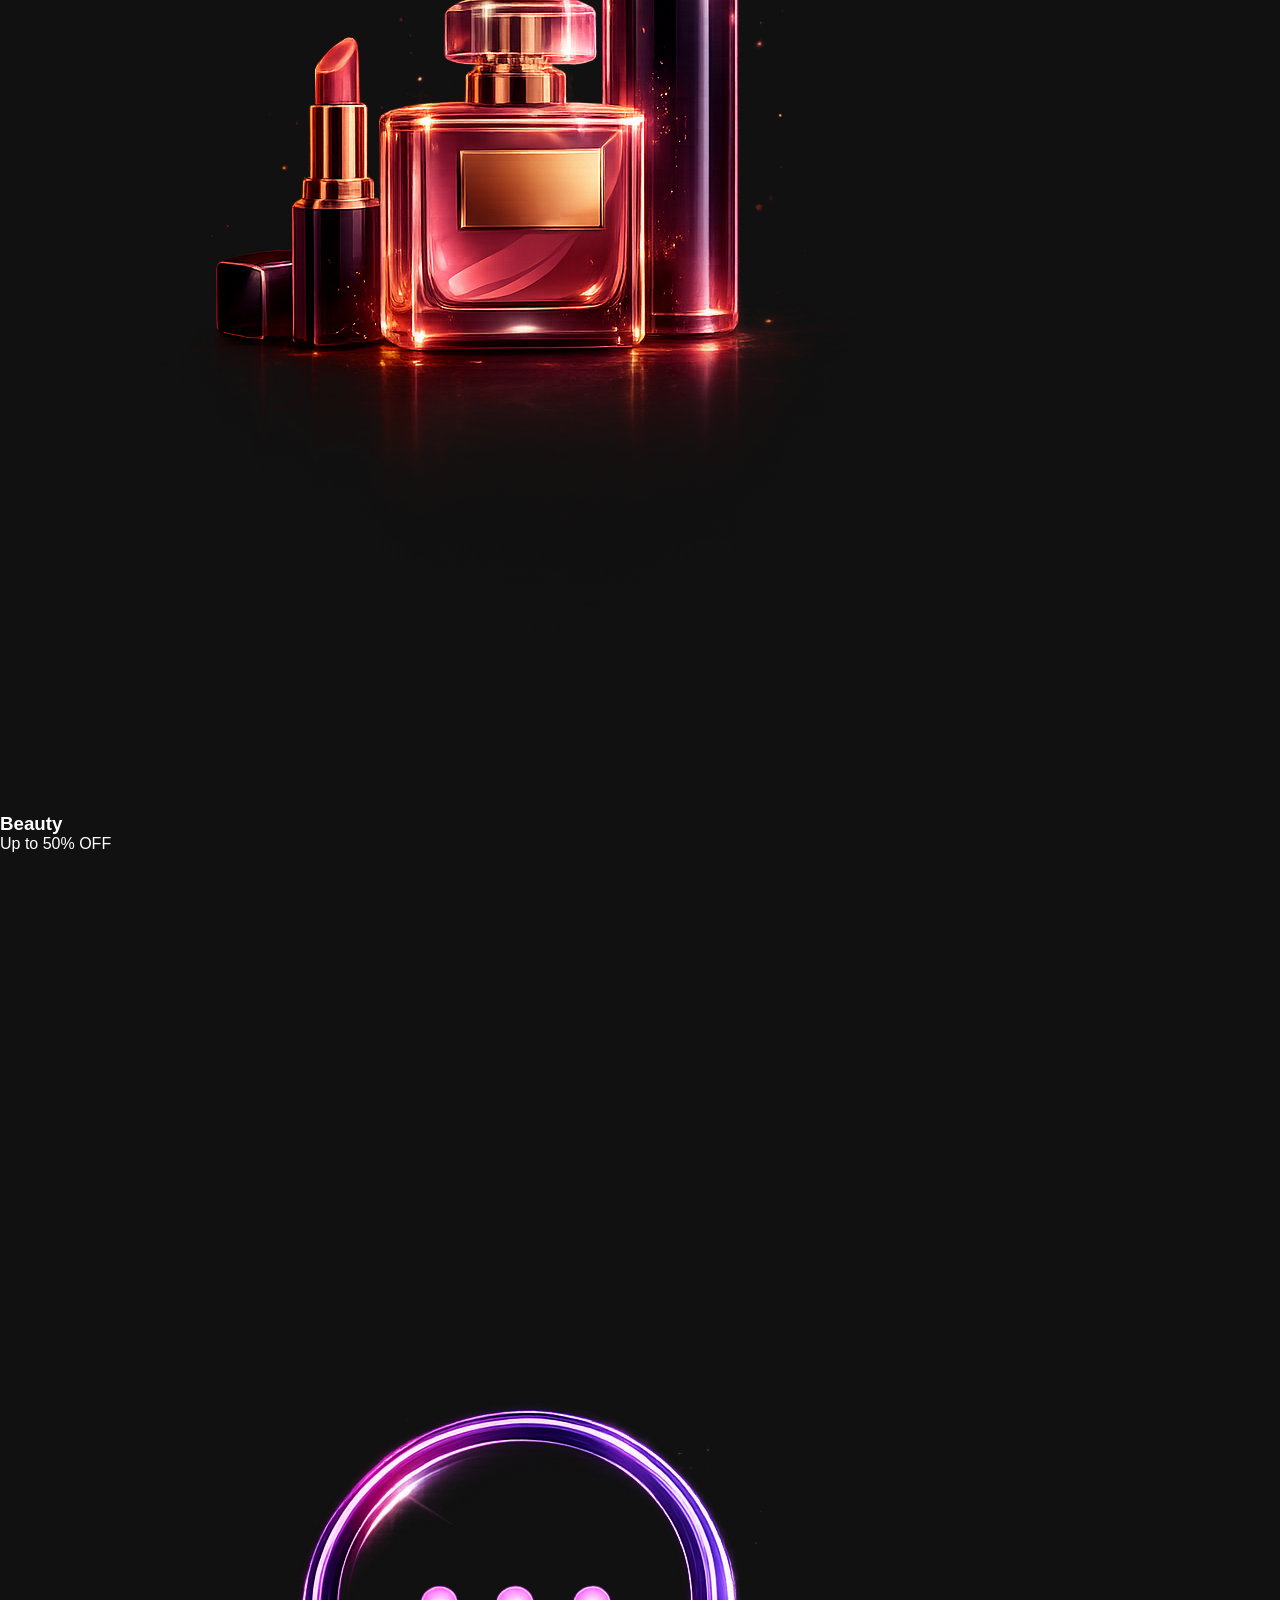
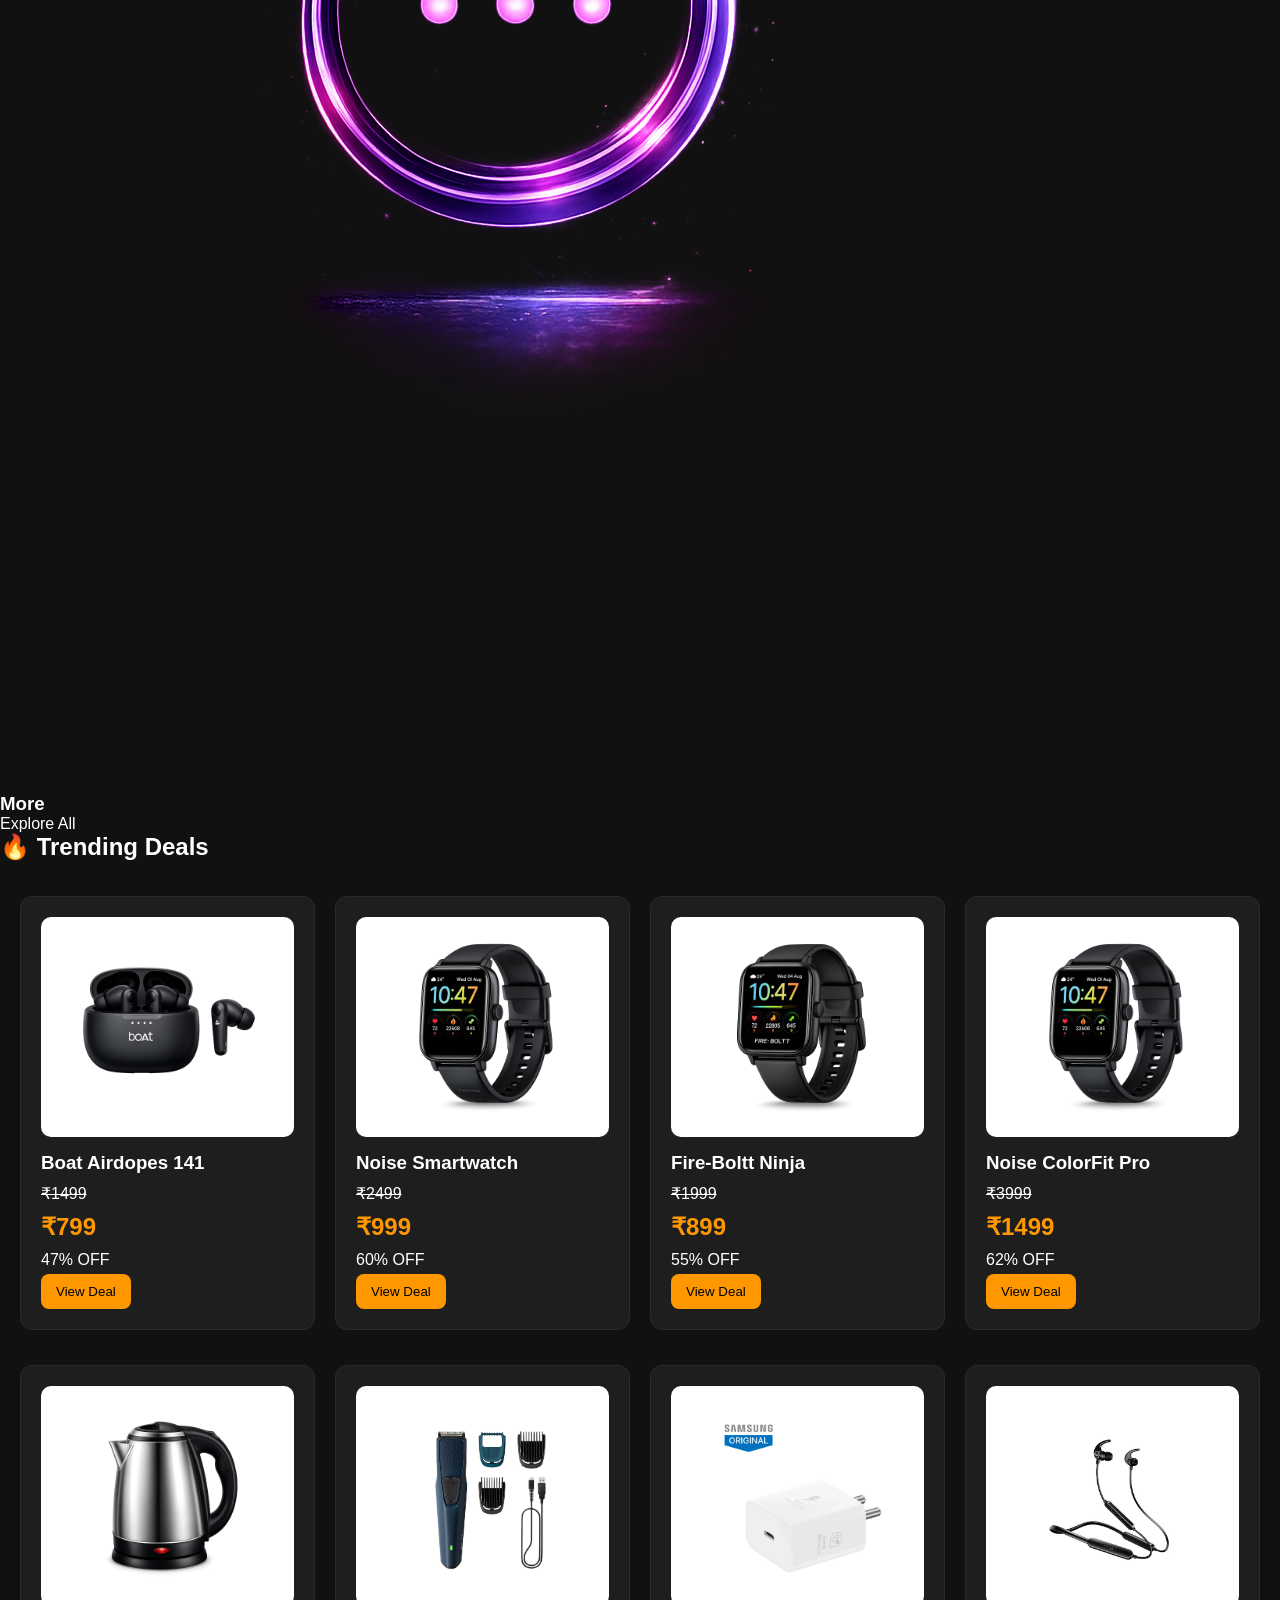
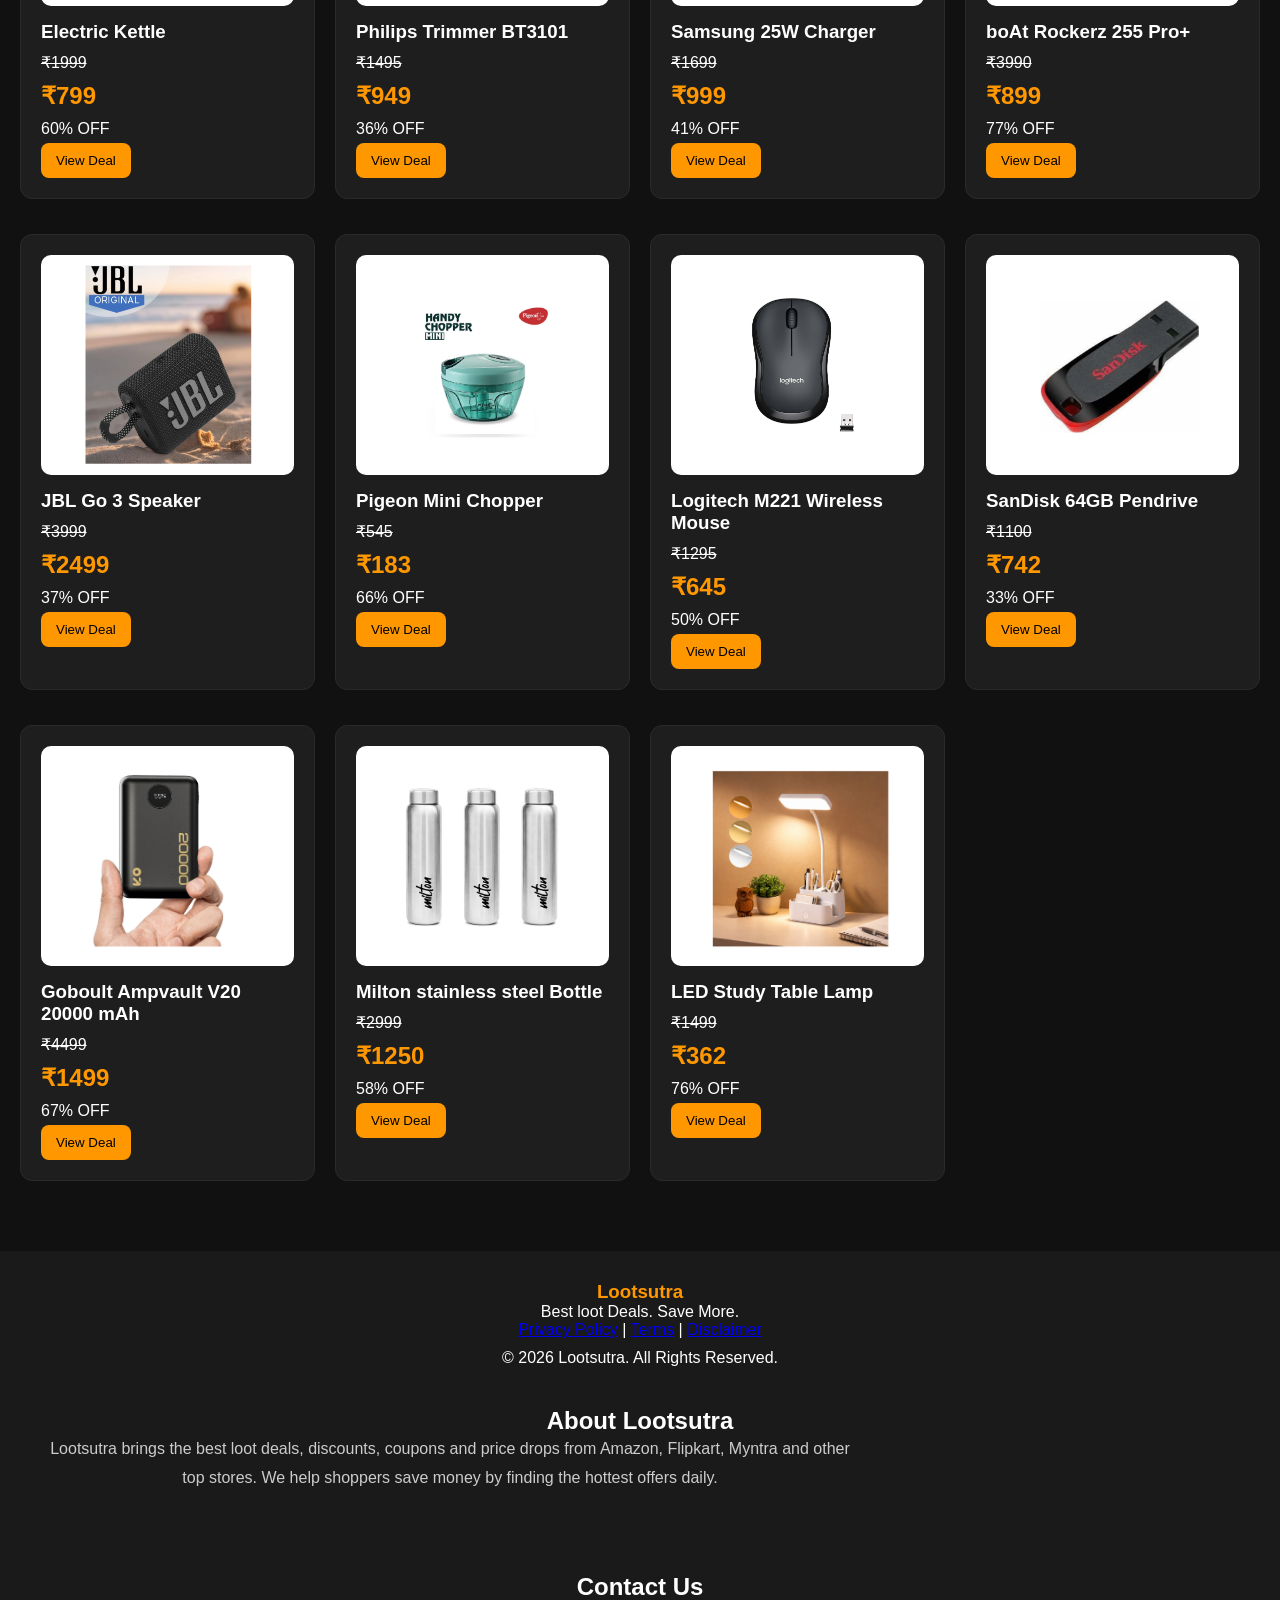
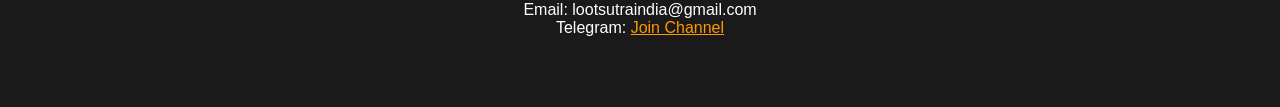
==== commit c4d9a82e: "Add premium category cards section" ====
--- a/index.html
+++ b/index.html
@@ -108,28 +108,45 @@
 </div>
 
 </div>
-<div style="display:flex;gap:10px;flex-wrap:wrap;margin-top:20px;">
-
-<button id="electronicsBtn" style="padding:10px 15px;border:none;border-radius:8px;background:#ff9800;font-weight:bold;">
-📱 Electronics
-</button>
-
-<button id="fashionBtn" style="padding:10px 15px;border:none;border-radius:8px;background:#ff9800;font-weight:bold;">
-👕 Fashion
-</button>
-
-<button id="homeBtn" style="padding:10px 15px;border:none;border-radius:8px;background:#ff9800;font-weight:bold;">
-🏠 Home & Kitchen
-</button>
-
-<button id="amazonBtn" style="padding:10px 15px;border:none;border-radius:8px;background:#ff9800;font-weight:bold;">
-📦 Amazon Deals
-</button>
-
-<button id="allBtn" style="padding:10px 15px;border:none;border-radius:8px;background:#ff9800;font-weight:bold;">
-🔥 All Deals
-</button>
-</div>
+<section class="categories">
+
+<h2>🛍️ Shop By Category</h2>
+
+<div class="category-grid">
+
+<div class="category-card">
+<img src="assets/electronics-icon.png">
+<h3>Electronics</h3>
+<p>Up to 70% OFF</p>
+</div>
+
+<div class="category-card">
+<img src="assets/fashion-icon.png">
+<h3>Fashion</h3>
+<p>Up to 60% OFF</p>
+</div>
+
+<div class="category-card">
+<img src="assets/home-icon.png">
+<h3>Home & Kitchen</h3>
+<p>Up to 60% OFF</p>
+</div>
+
+<div class="category-card">
+<img src="assets/beauty-icon.png">
+<h3>Beauty</h3>
+<p>Up to 50% OFF</p>
+</div>
+
+<div class="category-card">
+<img src="assets/more-icon.png">
+<h3>More</h3>
+<p>Explore All</p>
+</div>
+
+</div>
+
+</section>
 <h2>🔥 Trending Deals</h2>
 
 <div id="dealsContainer"
--- a/style.css
+++ b/style.css
@@ -357,3 +357,44 @@
 }
 
 }
+.features{
+display:grid;
+grid-template-columns:repeat(4,1fr);
+gap:20px;
+max-width:1400px;
+margin:40px auto;
+padding:0 20px;
+}
+
+.feature-card{
+background:#161616;
+border:1px solid #2a2a2a;
+border-radius:16px;
+padding:25px;
+text-align:center;
+transition:.3s;
+}
+
+.feature-card:hover{
+transform:translateY(-5px);
+border-color:#ff9800;
+}
+
+.feature-card h3{
+margin:15px 0 10px;
+color:white;
+}
+
+.feature-card p{
+color:#aaa;
+font-size:14px;
+line-height:1.5;
+}
+
+@media(max-width:768px){
+
+.features{
+grid-template-columns:repeat(2,1fr);
+}
+
+}
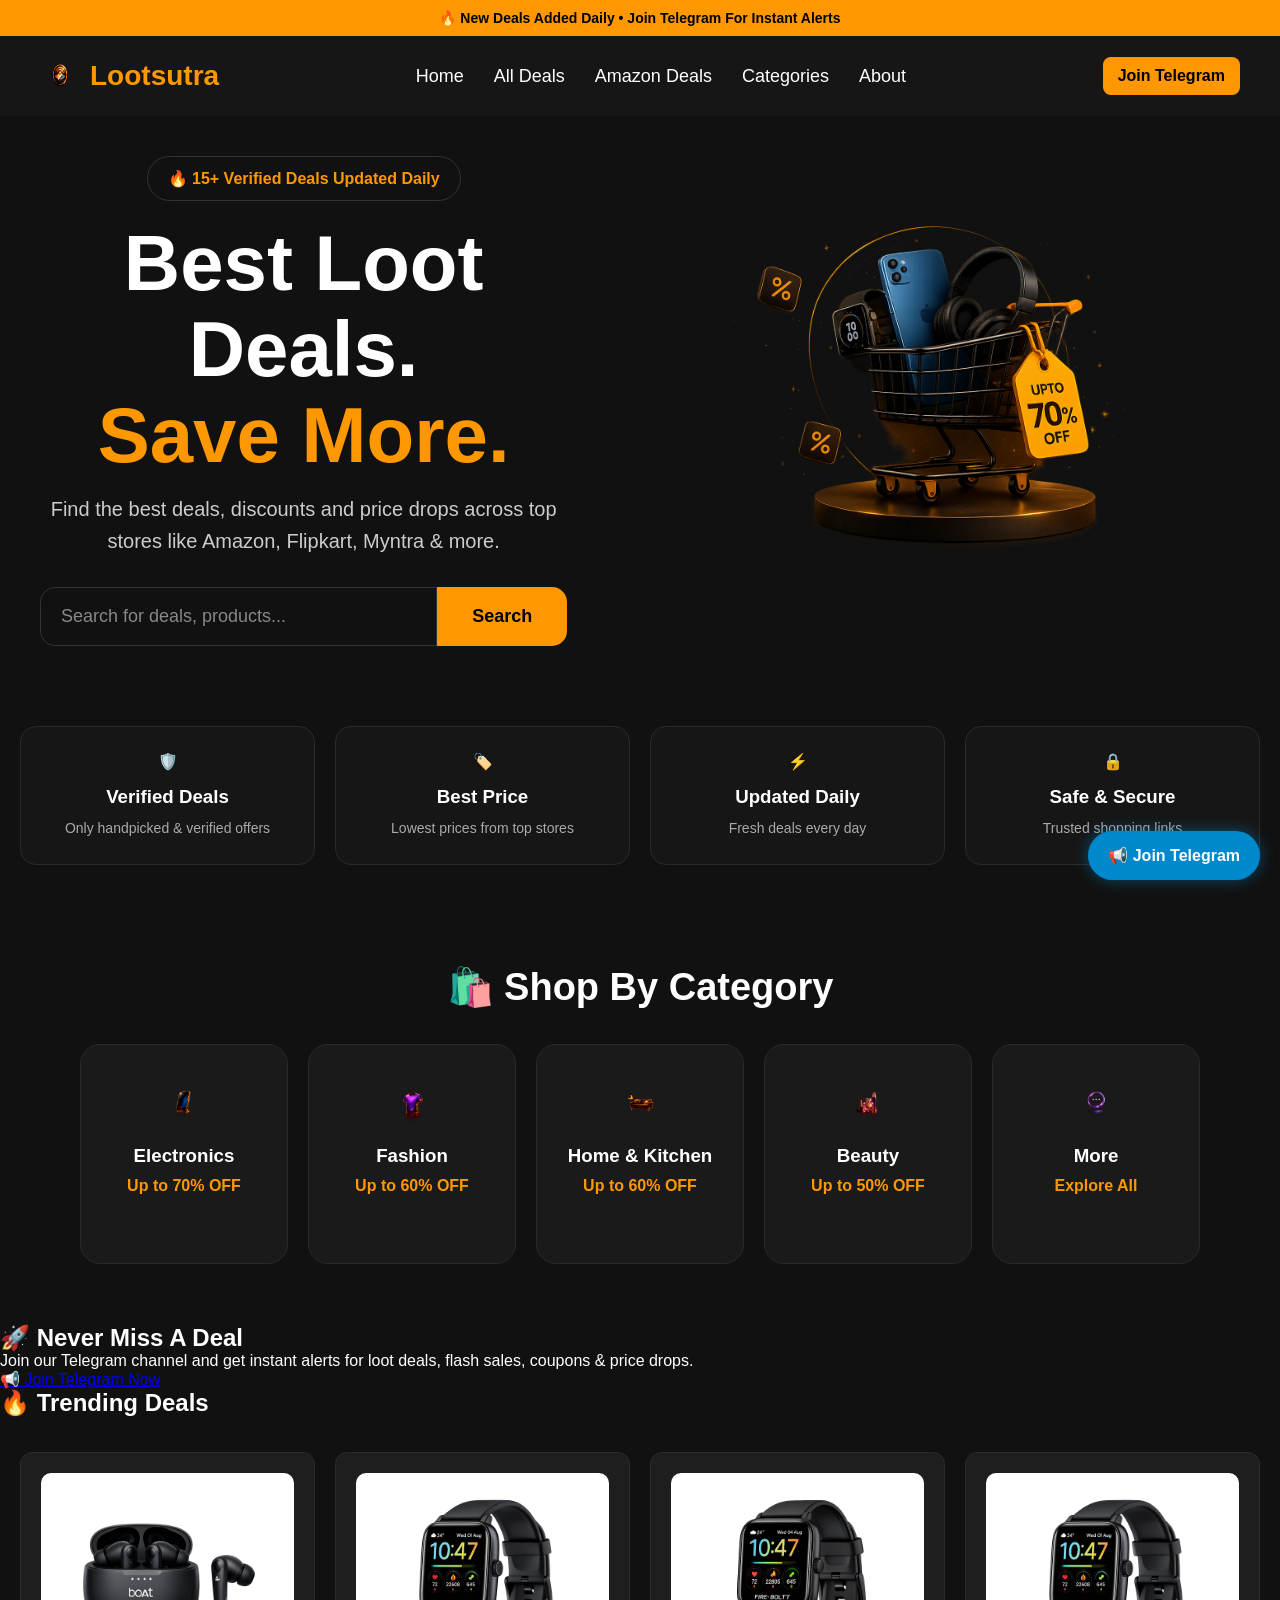
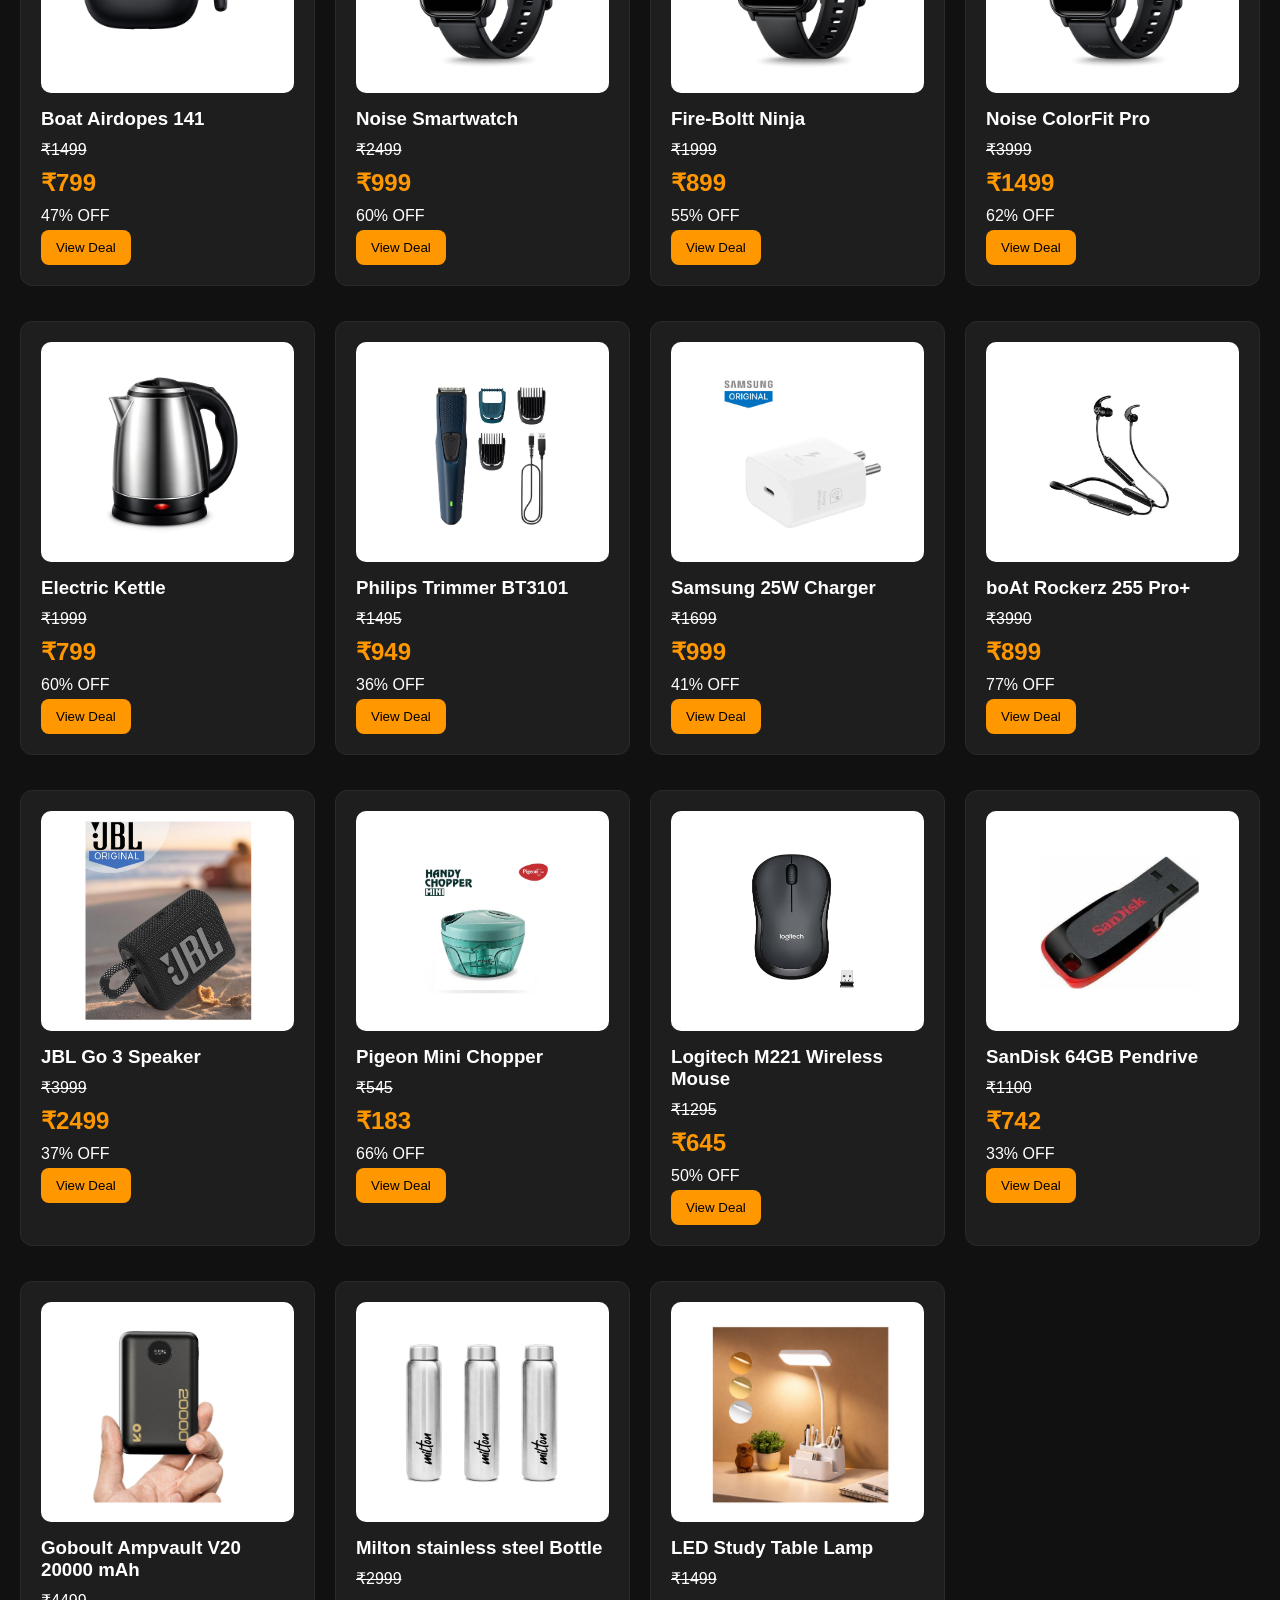
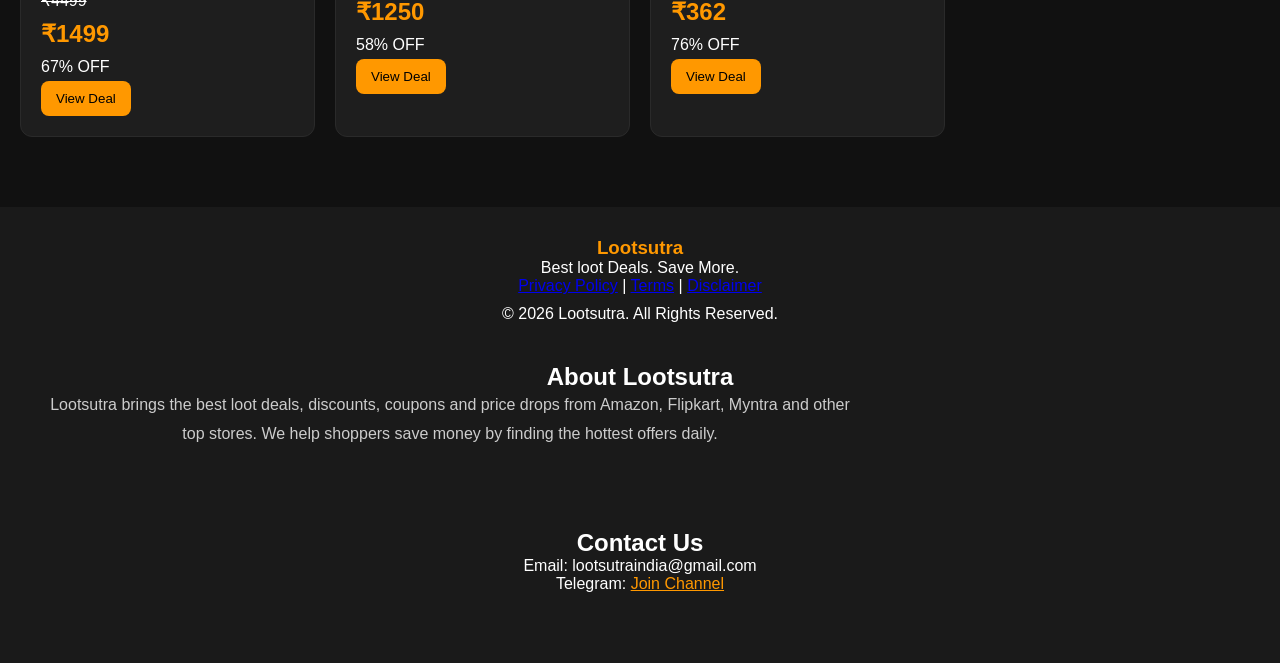
==== commit 83ea1456: "Add premium Telegram CTA banner section" ====
--- a/index.html
+++ b/index.html
@@ -145,6 +145,22 @@
 </div>
 
 </div>
+
+</section>
+  <section class="telegram-banner">
+
+<div class="telegram-banner-left">
+<h2>🚀 Never Miss A Deal</h2>
+
+<p>
+Join our Telegram channel and get instant alerts
+for loot deals, flash sales, coupons & price drops.
+</p>
+</div>
+
+<a href="https://t.me/LootsutraIndia" target="_blank" class="telegram-banner-btn">
+📢 Join Telegram Now
+</a>
 
 </section>
 <h2>🔥 Trending Deals</h2>
--- a/style.css
+++ b/style.css
@@ -398,3 +398,66 @@
 }
 
 }
+.categories{
+padding:60px 80px;
+}
+
+.categories h2{
+text-align:center;
+font-size:38px;
+margin-bottom:35px;
+}
+
+.category-grid{
+display:grid;
+grid-template-columns:repeat(5,1fr);
+gap:20px;
+}
+
+.category-card{
+background:#1a1a1a;
+border:1px solid #2a2a2a;
+border-radius:20px;
+padding:25px;
+text-align:center;
+transition:.3s;
+cursor:pointer;
+min-height:220px;
+}
+
+.category-card:hover{
+transform:translateY(-8px);
+box-shadow:0 0 25px rgba(255,152,0,.35);
+border-color:#ff9800;
+}
+
+.category-card img{
+width:60px !important;
+height:60px !important;
+object-fit:contain;
+display:block;
+margin:0 auto 15px auto;
+background:transparent !important;
+padding:0 !important;
+}
+
+.category-card h3{
+margin-bottom:10px;
+}
+
+.category-card p{
+color:#ff9800;
+font-weight:bold;
+}
+
+@media(max-width:768px){
+
+.category-grid{
+grid-template-columns:repeat(2,1fr);
+}
+
+.categories{
+padding:40px 20px;
+}
+
+}
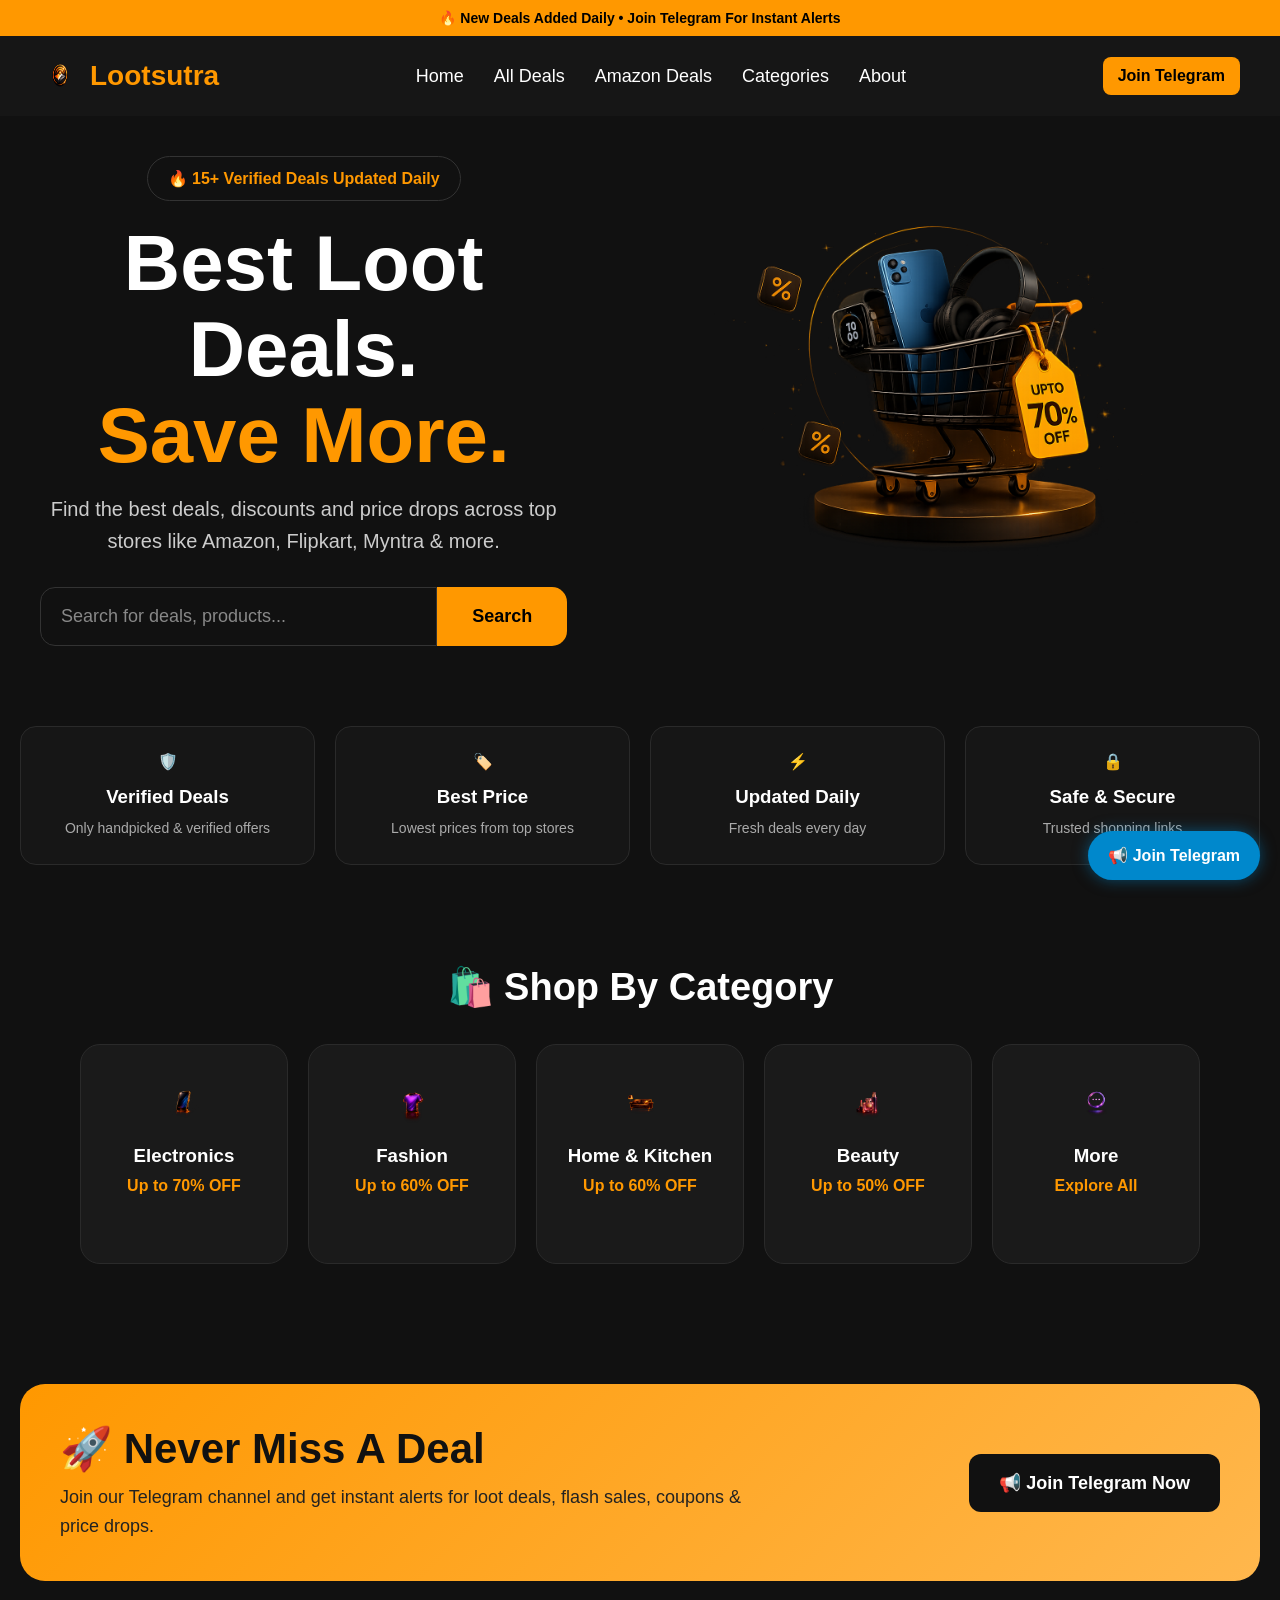
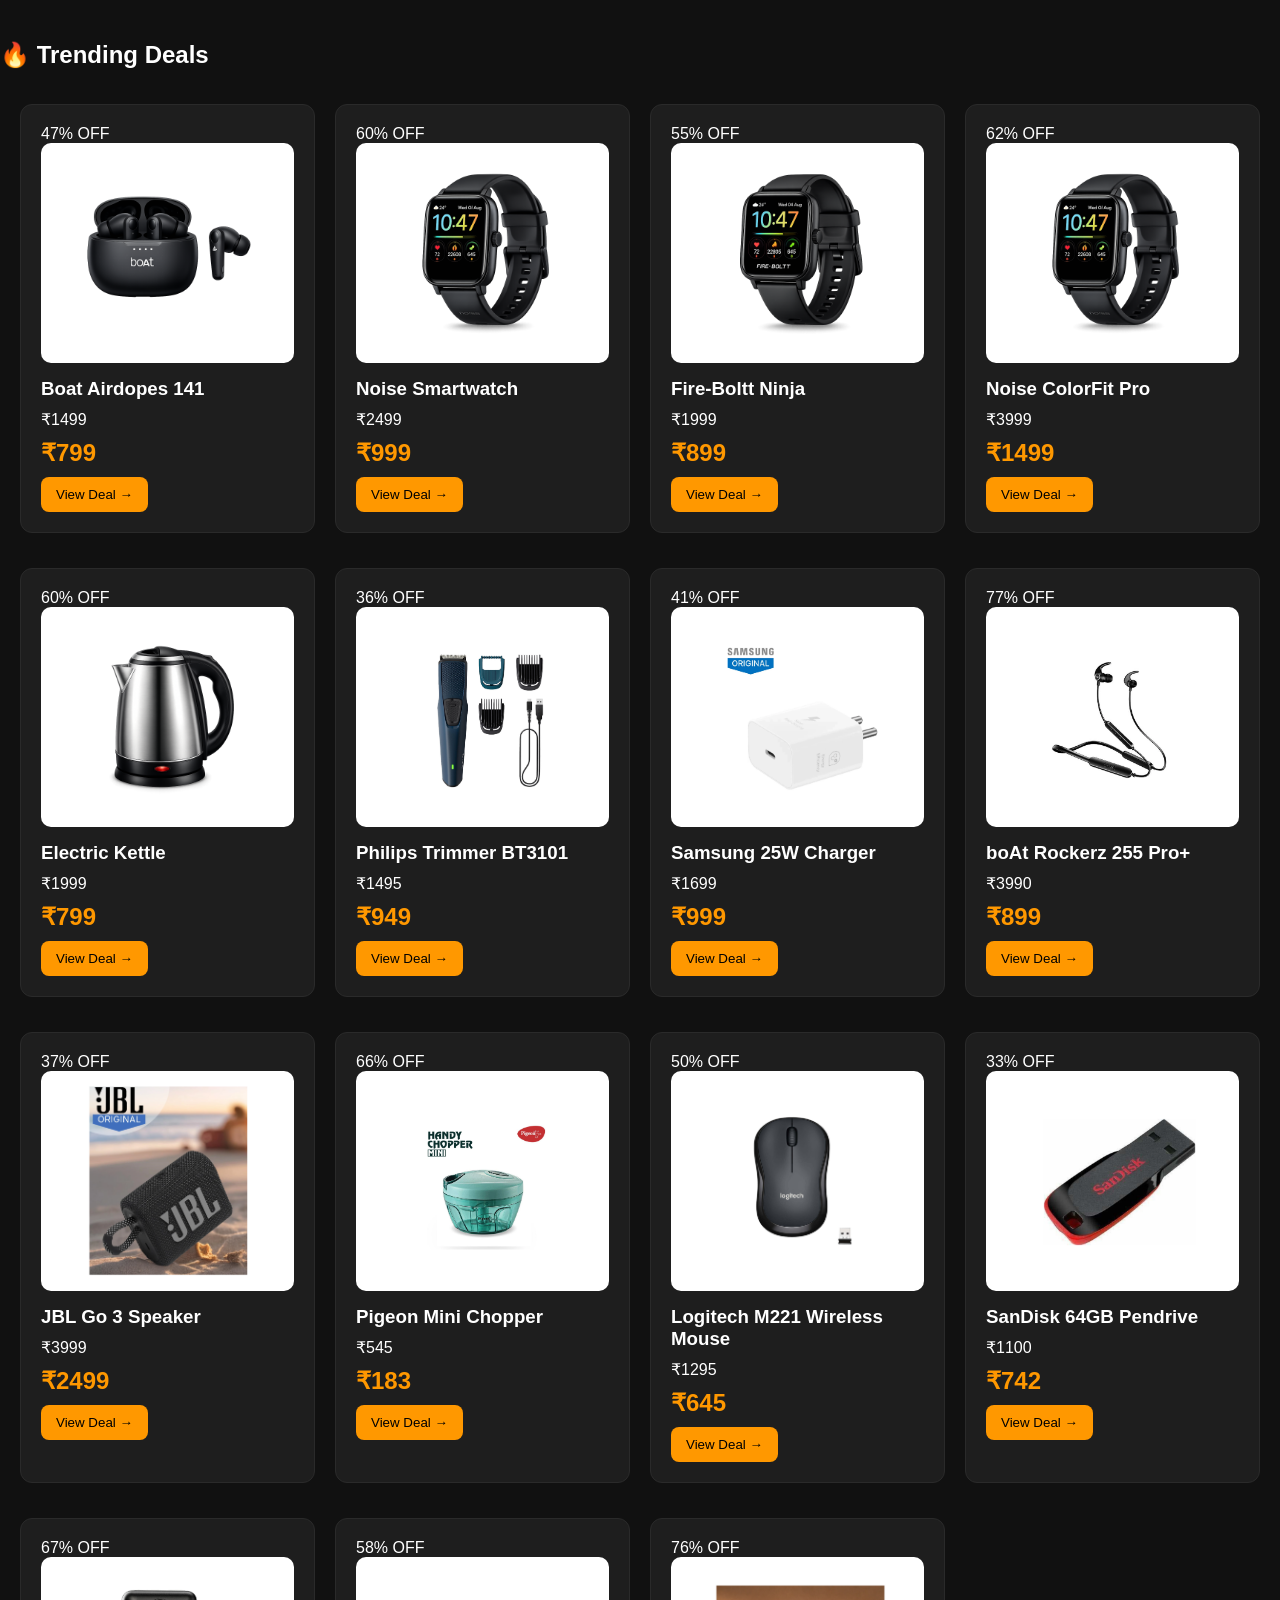
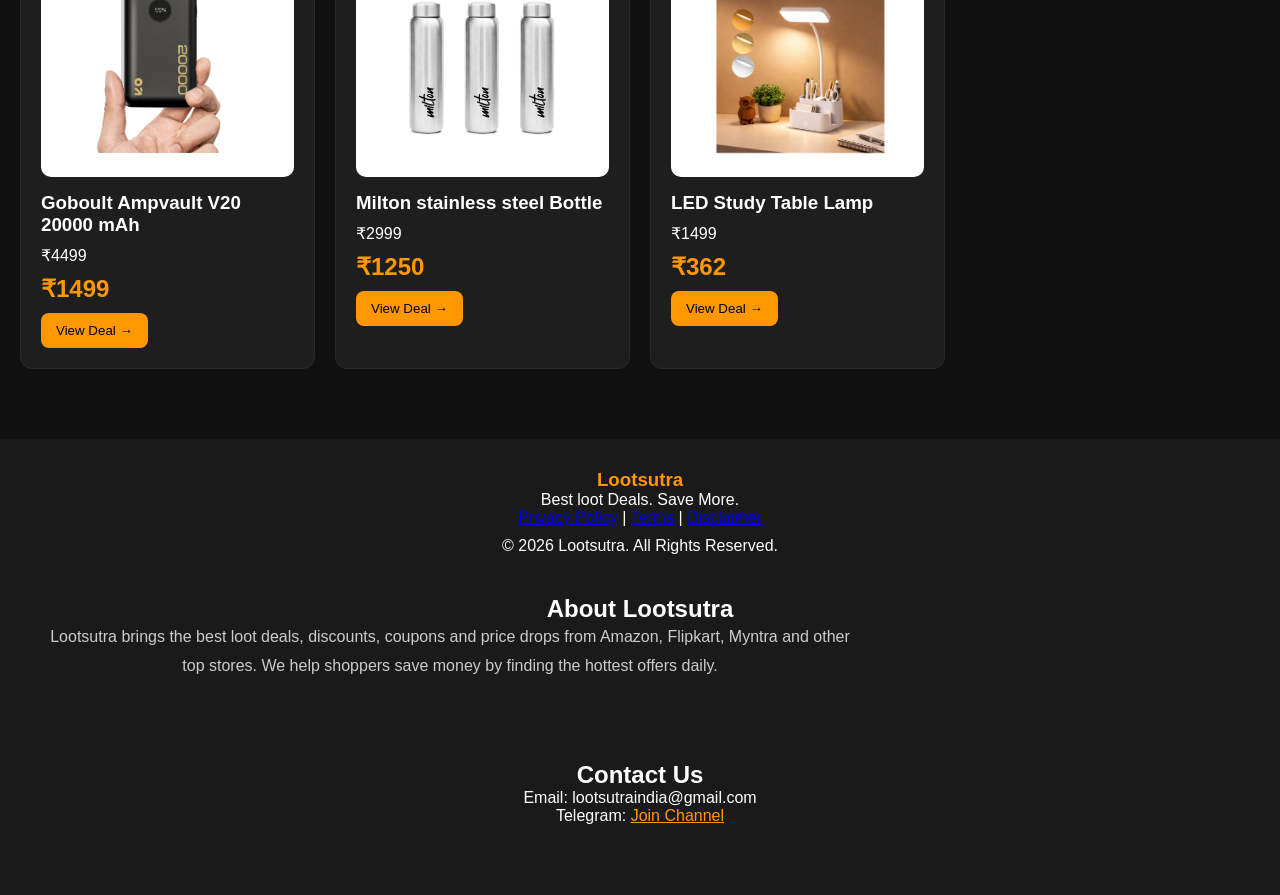
==== commit 110edf84: "Redesign deal card HTML structure" ====
--- a/index.html
+++ b/index.html
@@ -279,23 +279,24 @@
 deals.forEach(deal => {
   dealsContainer.innerHTML += `
   <div class="card deal-card" data-category="${deal.category}">
-    
-    <img src="${deal.image}"
-    style="width:100%;height:220px;object-fit:contain;background:white;padding:10px;border-radius:10px;">
-
-    <h3>${deal.name}</h3>
-
-    <p><del>₹${deal.oldPrice}</del></p>
-
-    <h2>₹${deal.price}</h2>
-
-    <p>${deal.discount}</p>
-
-    <a href="${deal.link}" target="_blank">
-  <button>View Deal</button>
-</a>
-
-  </div>
+
+<div class="discount-badge">
+${deal.discount}
+</div>
+
+<img src="${deal.image}">
+
+<h3>${deal.name}</h3>
+
+<p class="old-price">₹${deal.oldPrice}</p>
+
+<h2 class="new-price">₹${deal.price}</h2>
+
+<a href="${deal.link}" target="_blank">
+<button class="deal-btn">View Deal →</button>
+</a>
+
+</div>
   `;
 });
 </script>
--- a/style.css
+++ b/style.css
@@ -461,3 +461,68 @@
 }
 
 }
+.telegram-banner{
+margin:60px 20px;
+padding:40px;
+
+background:linear-gradient(
+135deg,
+#ff9800,
+#ffb74d
+);
+
+border-radius:25px;
+
+display:flex;
+justify-content:space-between;
+align-items:center;
+gap:20px;
+
+color:#111;
+}
+
+.telegram-banner h2{
+font-size:42px;
+margin-bottom:10px;
+font-weight:800;
+}
+
+.telegram-banner p{
+font-size:18px;
+max-width:700px;
+line-height:1.6;
+color:#222;
+}
+
+.telegram-banner-btn{
+background:#111;
+color:white;
+padding:18px 30px;
+border-radius:12px;
+text-decoration:none;
+font-weight:700;
+font-size:18px;
+transition:.3s;
+}
+
+.telegram-banner-btn:hover{
+transform:translateY(-3px);
+}
+
+@media(max-width:768px){
+
+.telegram-banner{
+flex-direction:column;
+text-align:center;
+padding:30px 20px;
+}
+
+.telegram-banner h2{
+font-size:30px;
+}
+
+.telegram-banner p{
+font-size:16px;
+}
+
+}
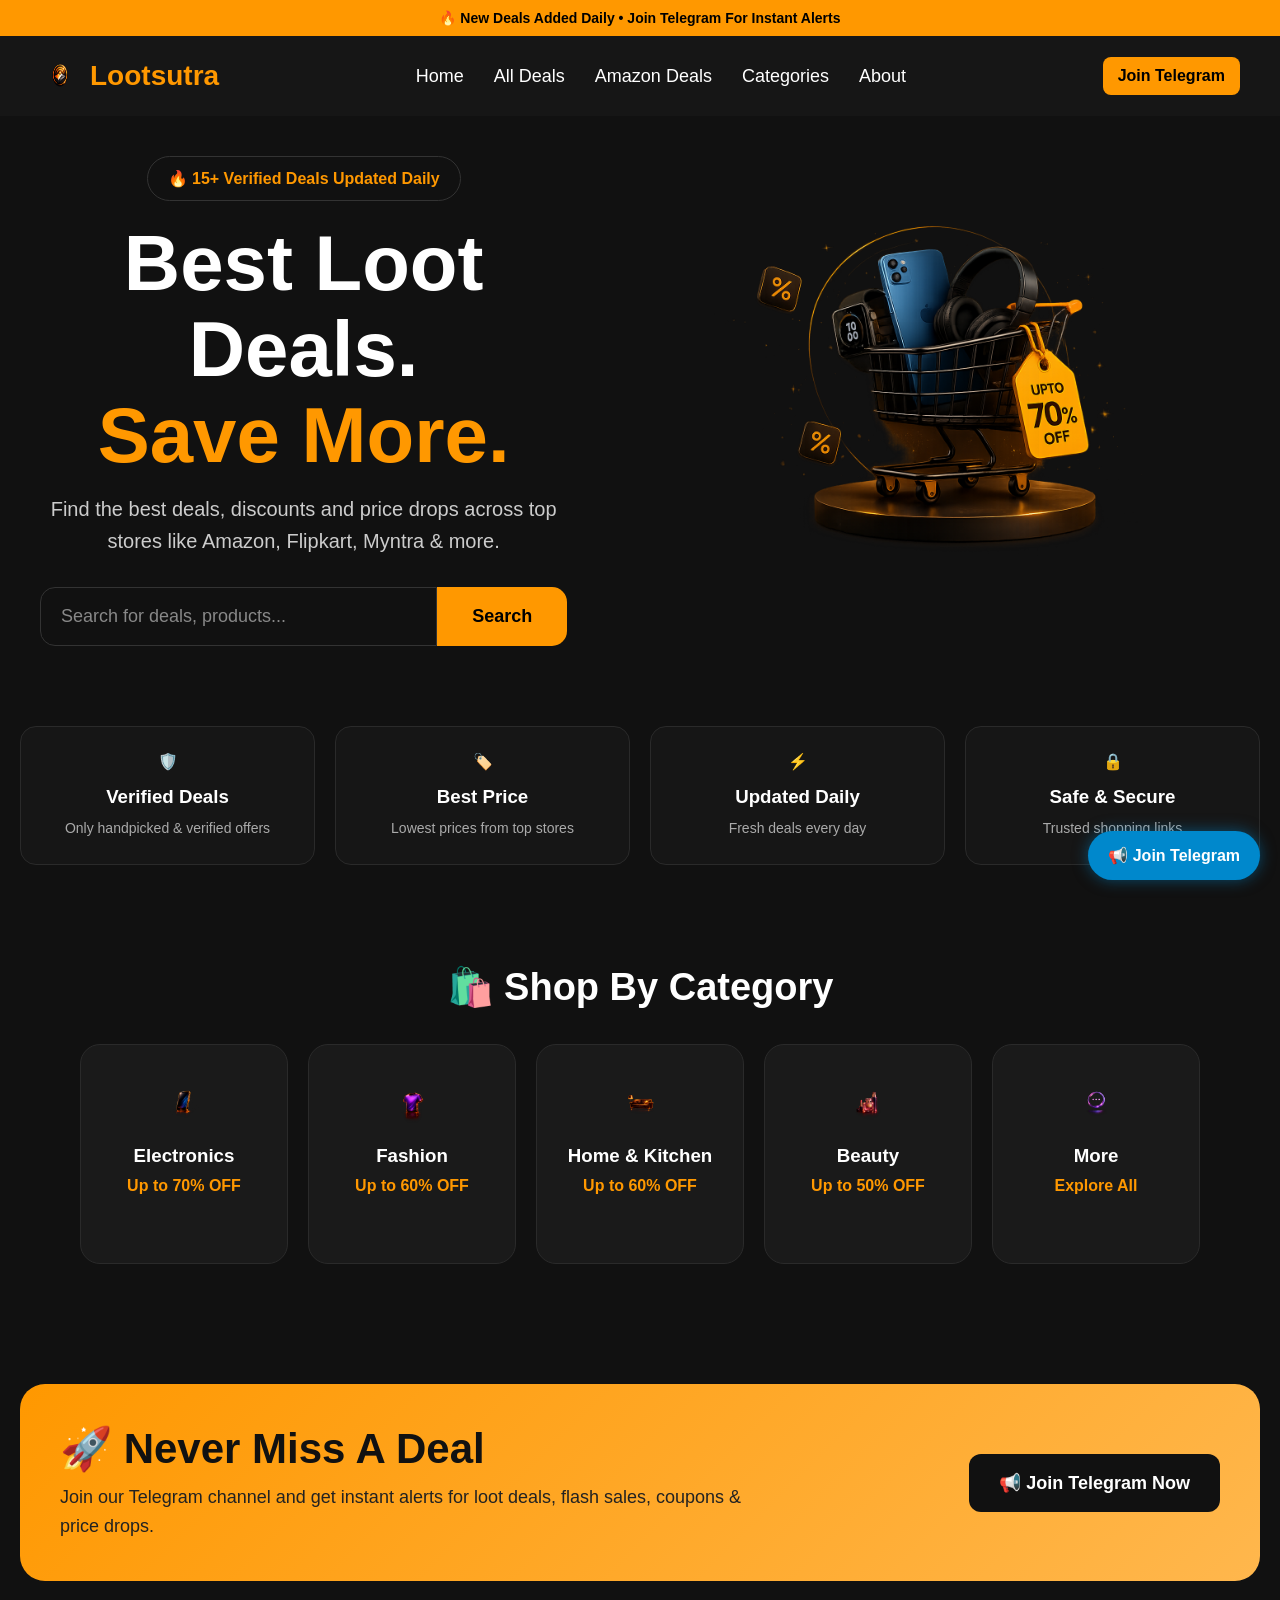
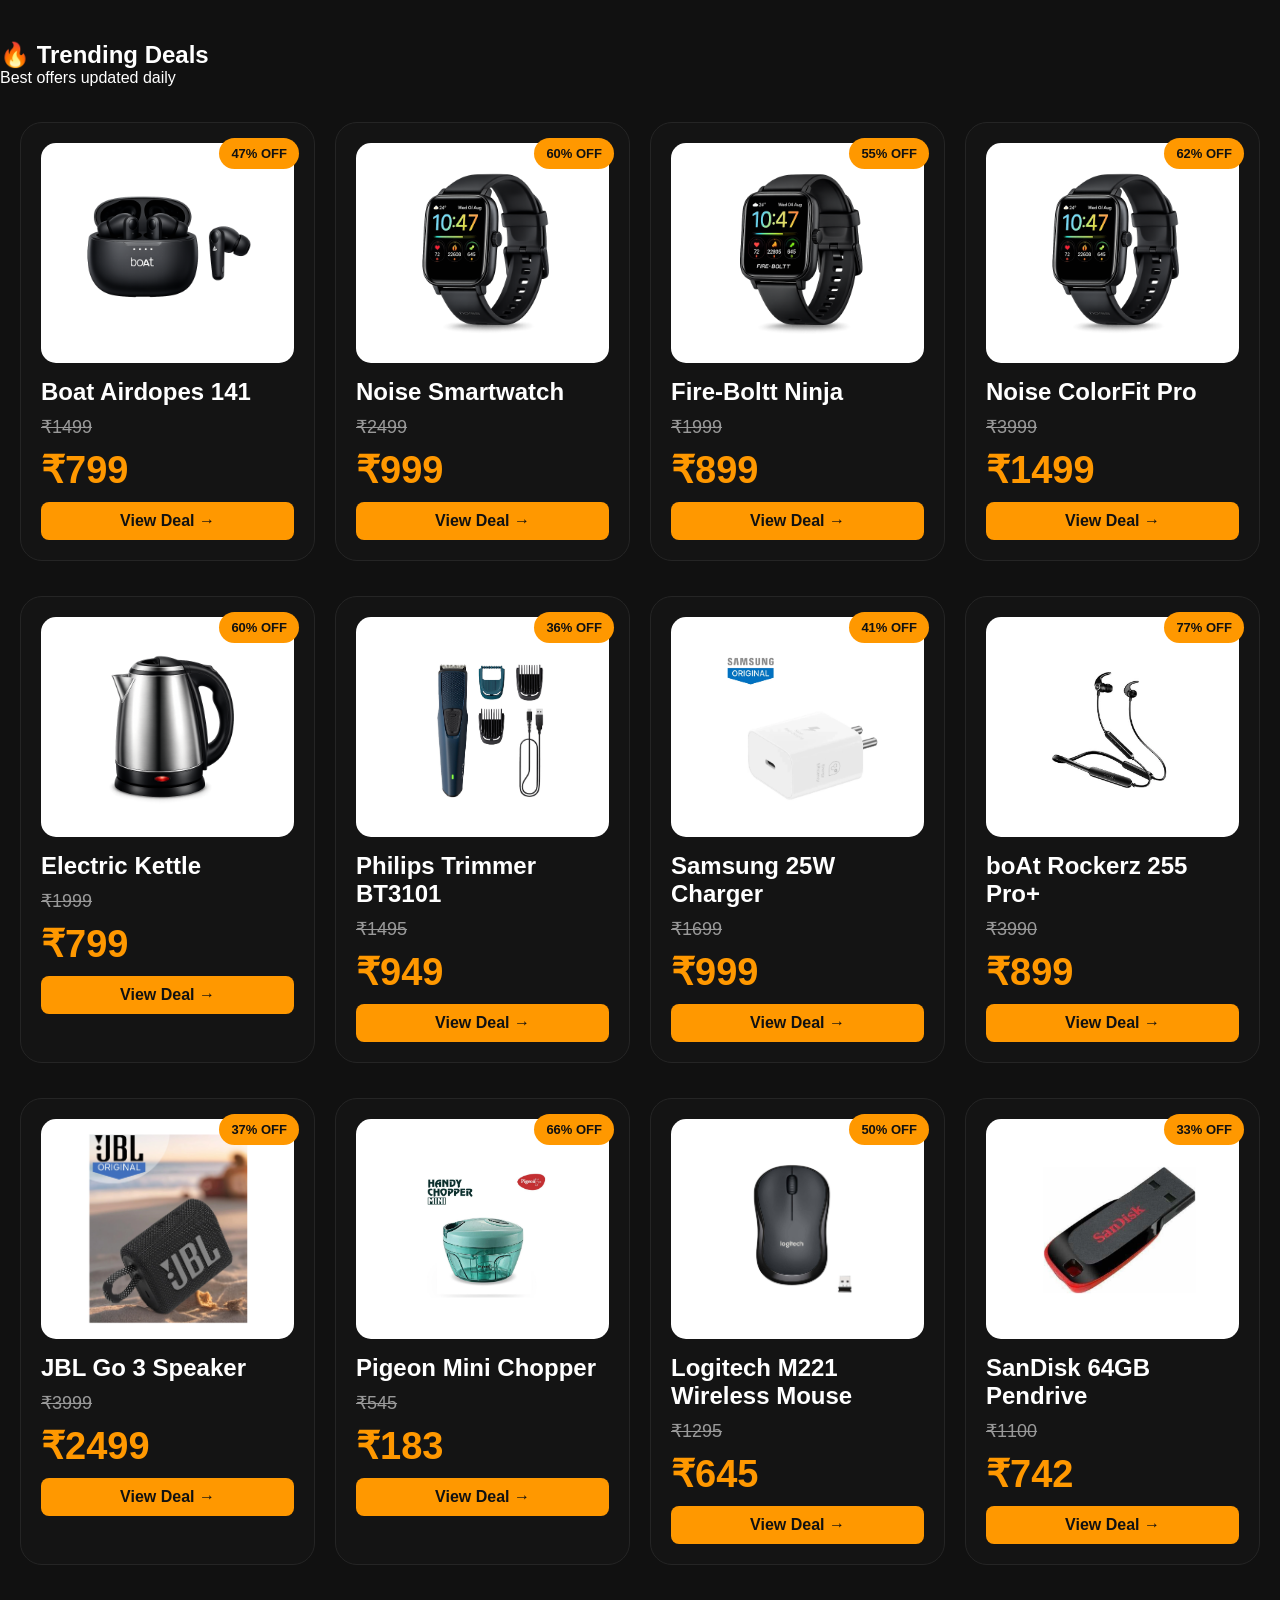
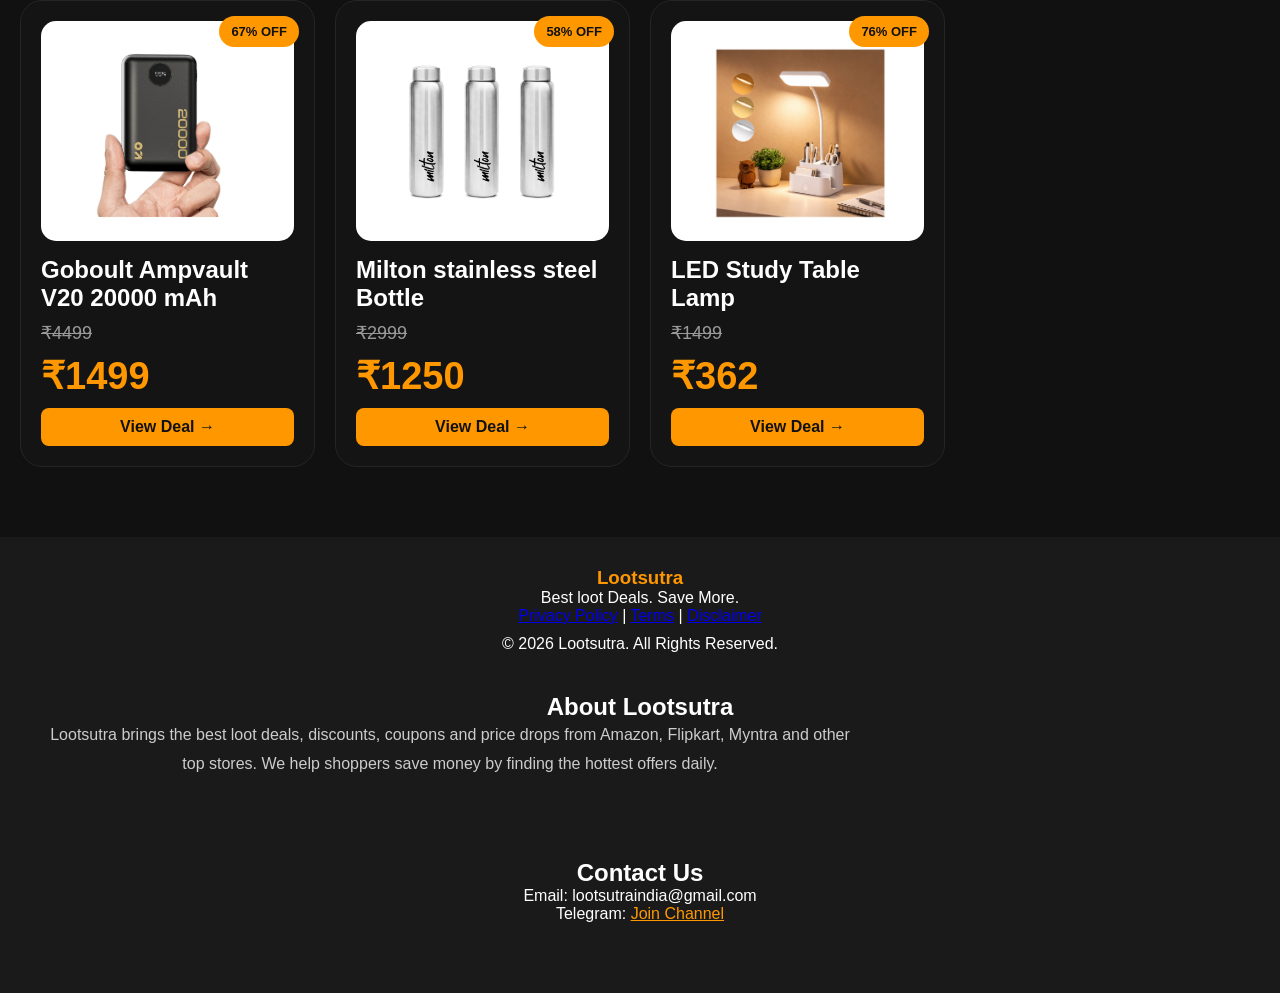
==== commit 8216165d: "Upgrade trending deals section header" ====
--- a/index.html
+++ b/index.html
@@ -163,7 +163,10 @@
 </a>
 
 </section>
+<div class="section-header">
 <h2>🔥 Trending Deals</h2>
+<p>Best offers updated daily</p>
+</div>
 
 <div id="dealsContainer"
 style="
--- a/style.css
+++ b/style.css
@@ -526,3 +526,81 @@
 }
 
 }
+/* Premium Deal Cards */
+
+.deal-card{
+position:relative;
+background:#141414;
+border:1px solid #252525;
+border-radius:22px;
+padding:20px;
+overflow:hidden;
+transition:.3s;
+}
+
+.deal-card:hover{
+transform:translateY(-8px);
+border-color:#ff9800;
+box-shadow:0 0 30px rgba(255,152,0,.25);
+}
+
+.deal-card img{
+width:100%;
+height:220px;
+object-fit:contain;
+background:#fff;
+border-radius:15px;
+padding:15px;
+margin-bottom:15px;
+}
+
+.discount-badge{
+position:absolute;
+top:15px;
+right:15px;
+
+background:#ff9800;
+color:#111;
+
+padding:8px 12px;
+border-radius:999px;
+
+font-size:13px;
+font-weight:700;
+}
+
+.deal-card h3{
+font-size:24px;
+margin-bottom:10px;
+color:#fff;
+}
+
+.old-price{
+text-decoration:line-through;
+color:#999;
+font-size:18px;
+}
+
+.new-price{
+color:#ff9800;
+font-size:38px;
+font-weight:800;
+margin:10px 0;
+}
+
+.deal-btn{
+width:100%;
+background:#ff9800;
+color:#111;
+border:none;
+padding:14px;
+border-radius:12px;
+font-weight:700;
+font-size:16px;
+cursor:pointer;
+transition:.3s;
+}
+
+.deal-btn:hover{
+background:#ffb74d;
+}
